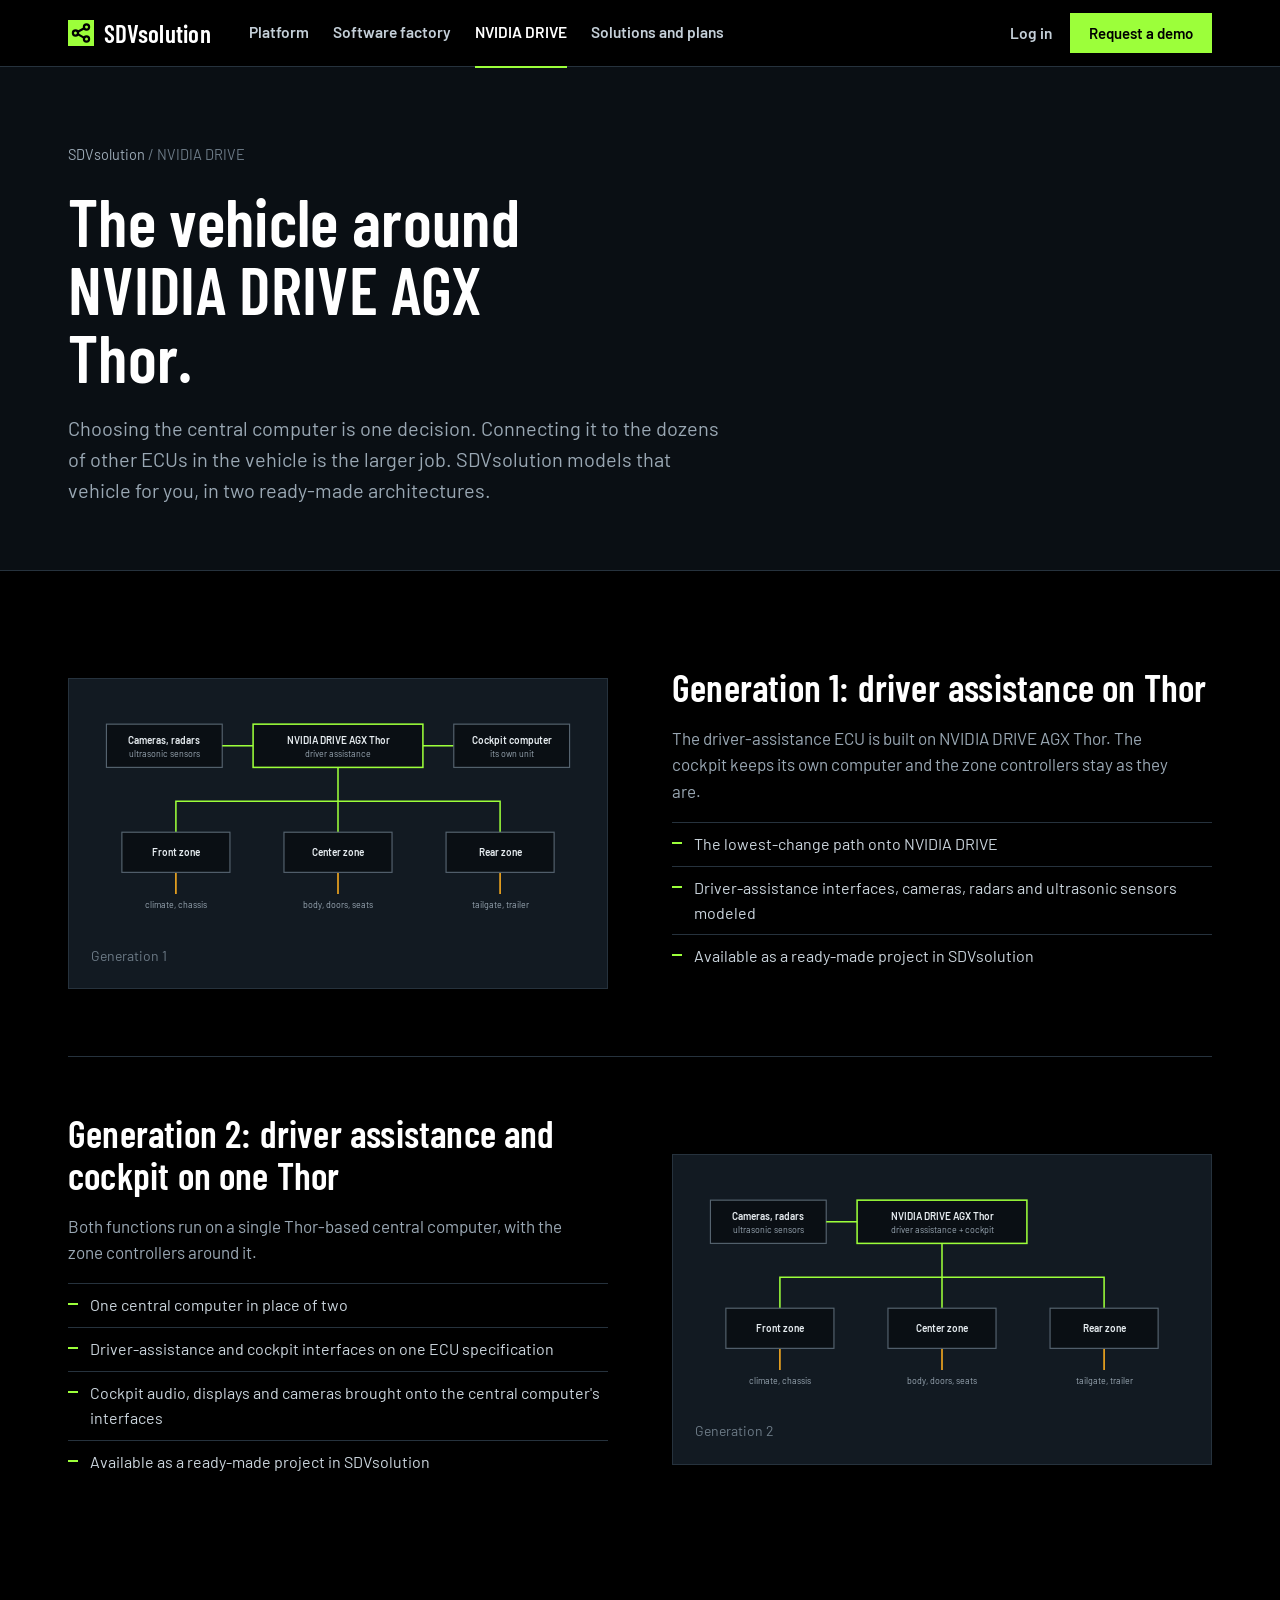
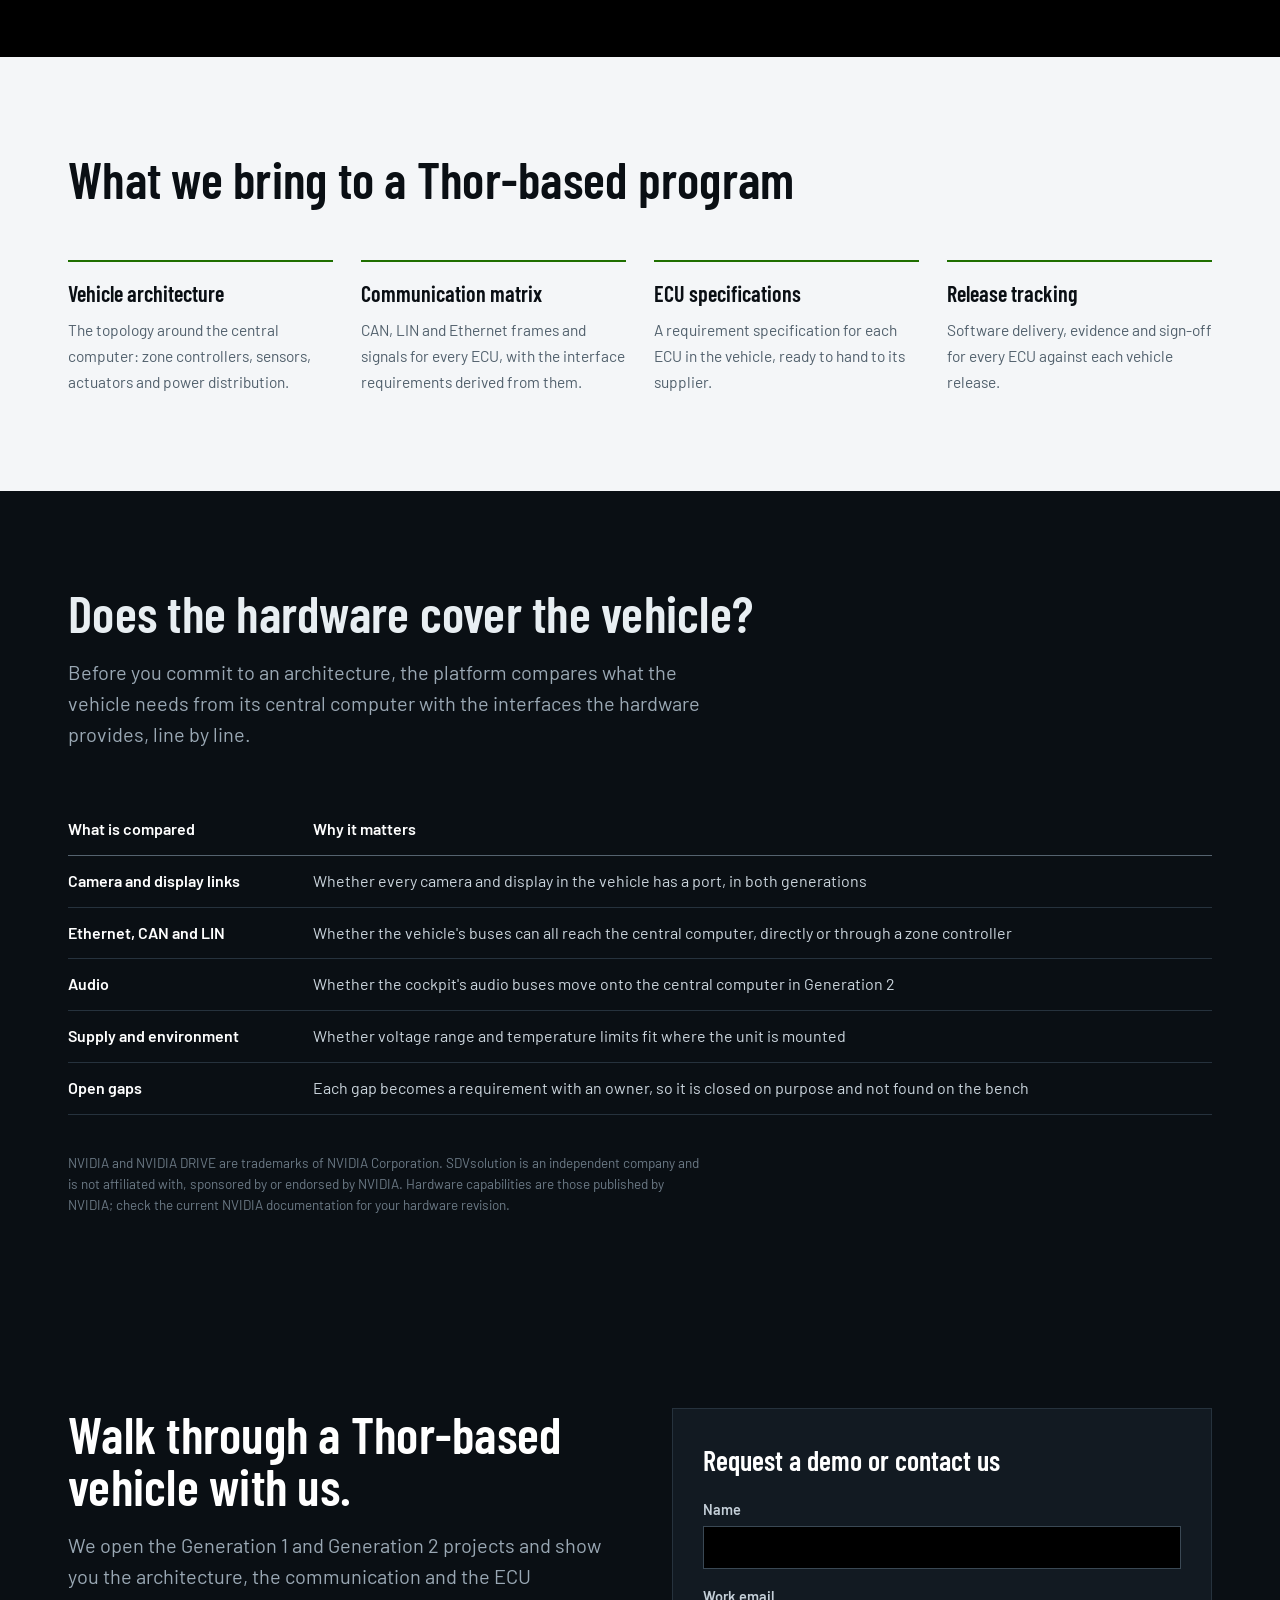
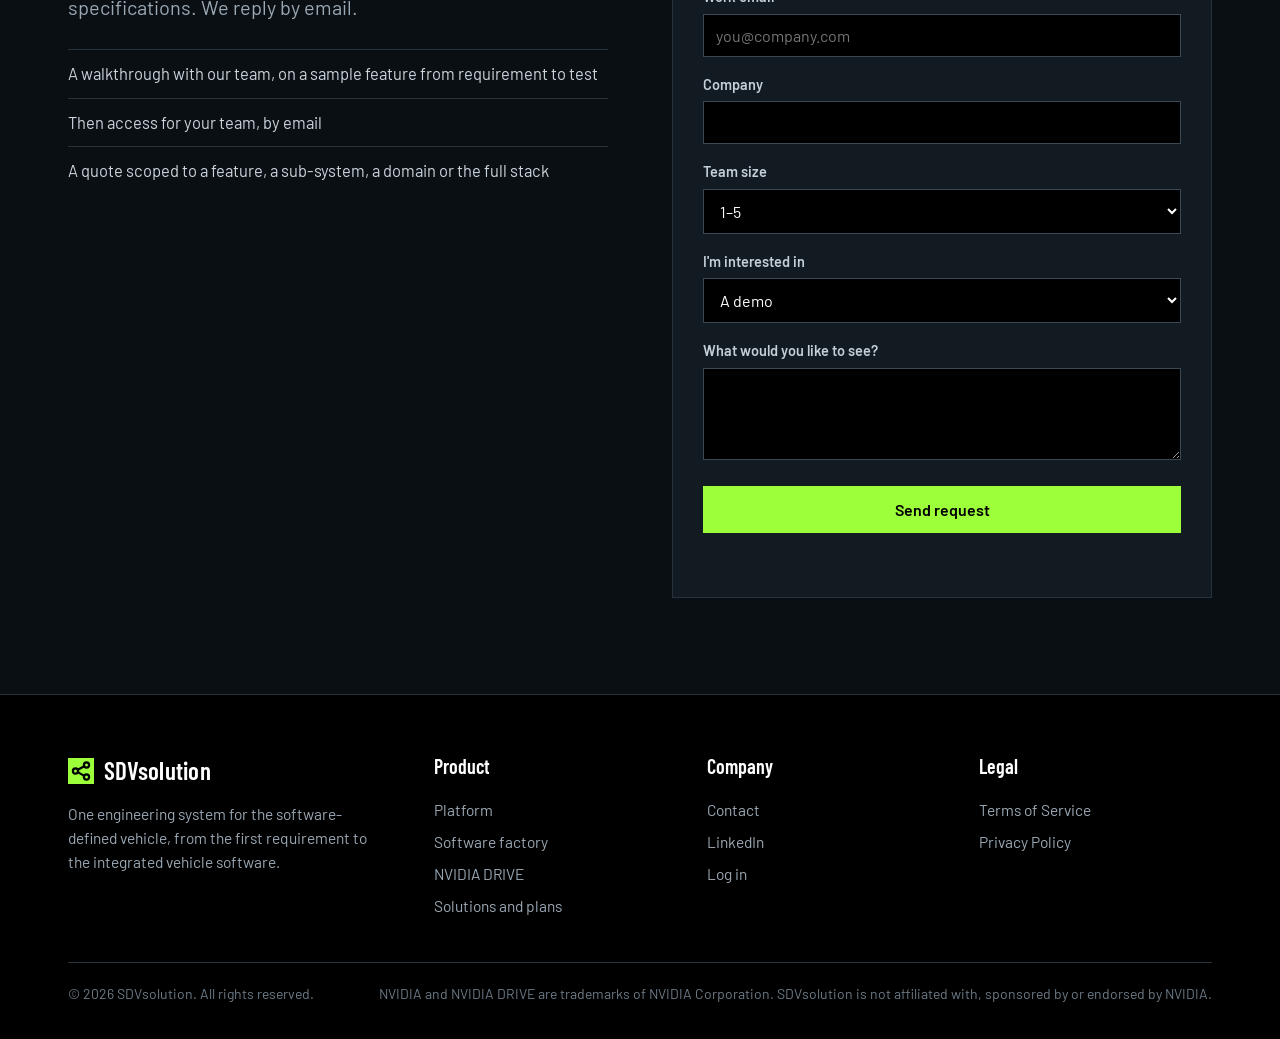
==== nvidia-drive.html @ db6da4be "Website redesign: dark drawing-led layout, four detail pages, links to other pages open in a new tab" ====
<!doctype html>
<html lang="en">
<head>
<meta charset="utf-8" />
<meta name="viewport" content="width=device-width, initial-scale=1" />
<title>Built for NVIDIA DRIVE AGX Thor | SDVsolution</title>
<meta name="description" content="SDVsolution models the vehicle around NVIDIA DRIVE AGX Thor in two ready-made architectures: driver assistance on Thor, and driver assistance and cockpit on one Thor. Architecture, communication, ECU specifications and release tracking." />
<link rel="preload" href="assets/fonts/barlow-condensed-latin-600-normal.woff2" as="font" type="font/woff2" crossorigin />
<link rel="icon" href="assets/favicon.svg" type="image/svg+xml" />
<link rel="stylesheet" href="assets/site.css" />
</head>
<body>
<header class="top"><div class="wrap nav">
  <a class="brand" href="index.html" target="_blank" rel="noopener"><svg width="26" height="26" viewBox="0 0 26 26" aria-hidden="true"><rect width="26" height="26" fill="#9CFF3A"/><g fill="none" stroke="#000" stroke-width="2.2" stroke-linecap="square"><circle cx="18.5" cy="7" r="2.6"/><circle cx="7.5" cy="13" r="2.6"/><circle cx="18.5" cy="19" r="2.6"/><path d="M9.8 11.8l6.4-3.6M9.8 14.2l6.4 3.6"/></g></svg>SDVsolution</a>
  <nav class="navlinks" aria-label="Main"><a href="platform.html" target="_blank" rel="noopener">Platform</a><a href="software-factory.html" target="_blank" rel="noopener">Software factory</a><a href="nvidia-drive.html" target="_blank" rel="noopener" aria-current="page">NVIDIA DRIVE</a><a href="solutions.html" target="_blank" rel="noopener">Solutions and plans</a></nav>
  <div class="nav-cta"><a class="login" href="https://app.sdvsolution.com" target="_blank" rel="noopener">Log in</a><a class="btn btn-lime" href="#demo">Request a demo</a></div>
</div></header>
<a id="top"></a>
<section class="phero"><div class="wrap"><p class="crumb"><a href="index.html" target="_blank" rel="noopener">SDVsolution</a> / NVIDIA DRIVE</p><h1>The vehicle around NVIDIA DRIVE AGX Thor.</h1><p class="lead">Choosing the central computer is one decision. Connecting it to the dozens of other ECUs in the vehicle is the larger job. SDVsolution models that vehicle for you, in two ready-made architectures.</p></div></section>
<section class="band band-black"><div class="wrap">
  <div class="row"><figure class="art"><svg viewBox="0 0 640 300" role="img" aria-label="A Thor-based driver-assistance computer beside a separate cockpit computer, connected by Ethernet to three zone controllers, with cameras, radars and displays.">
  <path class="d-wire d-eth" d="M320 86V130M320 130H110V170M320 130V170M320 130H530V170"/><path class="d-wire d-eth" d="M430 58H470"/>
  <path class="d-wire d-can" d="M110 222V250M320 222V250M530 222V250"/>
  <rect class="d-core" x="210" y="30" width="220" height="56"/><text class="d-t" x="320.0" y="56.0" text-anchor="middle">NVIDIA DRIVE AGX Thor</text><text class="d-s" x="320.0" y="72.0" text-anchor="middle">driver assistance</text><rect class="d-box" x="470" y="30" width="150" height="56"/><text class="d-t" x="545.0" y="56.0" text-anchor="middle">Cockpit computer</text><text class="d-s" x="545.0" y="72.0" text-anchor="middle">its own unit</text>
  <rect class="d-box" x="20" y="30" width="150" height="56"/><text class="d-t" x="95.0" y="56.0" text-anchor="middle">Cameras, radars</text><text class="d-s" x="95.0" y="72.0" text-anchor="middle">ultrasonic sensors</text><path class="d-wire d-eth" d="M170 58H210"/>
  <rect class="d-box" x="40" y="170" width="140" height="52"/><text class="d-t" x="110.0" y="201.0" text-anchor="middle">Front zone</text><rect class="d-box" x="250" y="170" width="140" height="52"/><text class="d-t" x="320.0" y="201.0" text-anchor="middle">Center zone</text><rect class="d-box" x="460" y="170" width="140" height="52"/><text class="d-t" x="530.0" y="201.0" text-anchor="middle">Rear zone</text>
  <g class="d-s" text-anchor="middle"><text x="110" y="268">climate, chassis</text><text x="320" y="268">body, doors, seats</text><text x="530" y="268">tailgate, trailer</text></g>
</svg><figcaption>Generation 1</figcaption></figure><div><h3>Generation 1: driver assistance on Thor</h3><p>The driver-assistance ECU is built on NVIDIA DRIVE AGX Thor. The cockpit keeps its own computer and the zone controllers stay as they are.</p><ul><li>The lowest-change path onto NVIDIA DRIVE</li><li>Driver-assistance interfaces, cameras, radars and ultrasonic sensors modeled</li><li>Available as a ready-made project in SDVsolution</li></ul></div></div>
  <div class="row flip"><figure class="art"><svg viewBox="0 0 640 300" role="img" aria-label="One Thor-based central computer for driver assistance and cockpit, connected by Ethernet to three zone controllers, with cameras, radars and displays.">
  <path class="d-wire d-eth" d="M320 86V130M320 130H110V170M320 130V170M320 130H530V170"/>
  <path class="d-wire d-can" d="M110 222V250M320 222V250M530 222V250"/>
  <rect class="d-core" x="210" y="30" width="220" height="56"/><text class="d-t" x="320.0" y="56.0" text-anchor="middle">NVIDIA DRIVE AGX Thor</text><text class="d-s" x="320.0" y="72.0" text-anchor="middle">driver assistance + cockpit</text>
  <rect class="d-box" x="20" y="30" width="150" height="56"/><text class="d-t" x="95.0" y="56.0" text-anchor="middle">Cameras, radars</text><text class="d-s" x="95.0" y="72.0" text-anchor="middle">ultrasonic sensors</text><path class="d-wire d-eth" d="M170 58H210"/>
  <rect class="d-box" x="40" y="170" width="140" height="52"/><text class="d-t" x="110.0" y="201.0" text-anchor="middle">Front zone</text><rect class="d-box" x="250" y="170" width="140" height="52"/><text class="d-t" x="320.0" y="201.0" text-anchor="middle">Center zone</text><rect class="d-box" x="460" y="170" width="140" height="52"/><text class="d-t" x="530.0" y="201.0" text-anchor="middle">Rear zone</text>
  <g class="d-s" text-anchor="middle"><text x="110" y="268">climate, chassis</text><text x="320" y="268">body, doors, seats</text><text x="530" y="268">tailgate, trailer</text></g>
</svg><figcaption>Generation 2</figcaption></figure><div><h3>Generation 2: driver assistance and cockpit on one Thor</h3><p>Both functions run on a single Thor-based central computer, with the zone controllers around it.</p><ul><li>One central computer in place of two</li><li>Driver-assistance and cockpit interfaces on one ECU specification</li><li>Cockpit audio, displays and cameras brought onto the central computer's interfaces</li><li>Available as a ready-made project in SDVsolution</li></ul></div></div>
</div></section>

<section class="band on-paper"><div class="wrap">
  <div class="head"><h2>What we bring to a Thor-based program</h2></div>
  <div class="four">
    <div><b>Vehicle architecture</b><span>The topology around the central computer: zone controllers, sensors, actuators and power distribution.</span></div>
    <div><b>Communication matrix</b><span>CAN, LIN and Ethernet frames and signals for every ECU, with the interface requirements derived from them.</span></div>
    <div><b>ECU specifications</b><span>A requirement specification for each ECU in the vehicle, ready to hand to its supplier.</span></div>
    <div><b>Release tracking</b><span>Software delivery, evidence and sign-off for every ECU against each vehicle release.</span></div>
  </div>
</div></section>

<section class="band band-ink"><div class="wrap">
  <div class="head"><h2>Does the hardware cover the vehicle?</h2><p class="lead">Before you commit to an architecture, the platform compares what the vehicle needs from its central computer with the interfaces the hardware provides, line by line.</p></div>
  <div class="scroll"><table class="tbl">
    <tr><th>What is compared</th><th>Why it matters</th></tr>
    <tr><td>Camera and display links</td><td>Whether every camera and display in the vehicle has a port, in both generations</td></tr>
    <tr><td>Ethernet, CAN and LIN</td><td>Whether the vehicle's buses can all reach the central computer, directly or through a zone controller</td></tr>
    <tr><td>Audio</td><td>Whether the cockpit's audio buses move onto the central computer in Generation 2</td></tr>
    <tr><td>Supply and environment</td><td>Whether voltage range and temperature limits fit where the unit is mounted</td></tr>
    <tr><td>Open gaps</td><td>Each gap becomes a requirement with an owner, so it is closed on purpose and not found on the bench</td></tr>
  </table></div>
  <p class="legal">NVIDIA and NVIDIA DRIVE are trademarks of NVIDIA Corporation. SDVsolution is an independent company and is not affiliated with, sponsored by or endorsed by NVIDIA. Hardware capabilities are those published by NVIDIA; check the current NVIDIA documentation for your hardware revision.</p>
</div></section>
<section class="band band-ink" id="demo"><div class="wrap contact">
  <div>
    <h2>Walk through a Thor-based vehicle with us.</h2>
    <p class="lead">We open the Generation 1 and Generation 2 projects and show you the architecture, the communication and the ECU specifications. We reply by email.</p>
    <ul class="pts">
      <li>A walkthrough with our team, on a sample feature from requirement to test</li>
      <li>Then access for your team, by email</li>
      <li>A quote scoped to a feature, a sub-system, a domain or the full stack</li>
    </ul>
  </div>
  <form class="demo" id="demoForm" action="https://formspree.io/f/xljrqwaw" method="POST">
    <div class="ttl">Request a demo or contact us</div>
    <label for="df-name">Name</label><input id="df-name" name="name" required autocomplete="name" />
    <label for="df-email">Work email</label><input id="df-email" type="email" name="email" required autocomplete="email" placeholder="you@company.com" />
    <label for="df-company">Company</label><input id="df-company" name="company" autocomplete="organization" />
    <label for="df-team">Team size</label><select id="df-team" name="team_size"><option>1–5</option><option>6–20</option><option>21–100</option><option>100+</option></select>
    <label for="df-interest">I'm interested in</label><select id="df-interest" name="interest"><option>A demo</option><option>NVIDIA DRIVE AGX Thor integration</option><option>Generated software for a feature</option><option>Generated software for an ECU</option><option>The complete vehicle software</option><option>A license for a sub-system or domain</option><option>A tool license</option><option>Something else</option></select>
    <label for="df-msg">What would you like to see?</label><textarea id="df-msg" name="message"></textarea>
    <input type="hidden" name="_subject" value="SDVsolution contact request" />
    <input type="text" name="_gotcha" style="display:none" tabindex="-1" autocomplete="off" />
    <button class="btn btn-lime" type="submit">Send request</button>
    <div class="status" id="demoStatus" role="status" aria-live="polite"></div>
  </form>
</div></section>
<footer><div class="wrap">
  <div class="fgrid">
    <div><div class="brand" style="margin-bottom:12px"><svg width="26" height="26" viewBox="0 0 26 26" aria-hidden="true"><rect width="26" height="26" fill="#9CFF3A"/><g fill="none" stroke="#000" stroke-width="2.2" stroke-linecap="square"><circle cx="18.5" cy="7" r="2.6"/><circle cx="7.5" cy="13" r="2.6"/><circle cx="18.5" cy="19" r="2.6"/><path d="M9.8 11.8l6.4-3.6M9.8 14.2l6.4 3.6"/></g></svg>SDVsolution</div><p style="max-width:34ch">One engineering system for the software-defined vehicle, from the first requirement to the integrated vehicle software.</p></div>
    <div><h4>Product</h4><a href="platform.html" target="_blank" rel="noopener">Platform</a><a href="software-factory.html" target="_blank" rel="noopener">Software factory</a><a href="nvidia-drive.html" target="_blank" rel="noopener">NVIDIA DRIVE</a><a href="solutions.html" target="_blank" rel="noopener">Solutions and plans</a></div>
    <div><h4>Company</h4><a href="#demo">Contact</a><a href="https://www.linkedin.com/company/sdvsolution/" target="_blank" rel="noopener">LinkedIn</a><a href="https://app.sdvsolution.com" target="_blank" rel="noopener">Log in</a></div>
    <div><h4>Legal</h4><a href="terms.html" target="_blank" rel="noopener">Terms of Service</a><a href="privacy.html" target="_blank" rel="noopener">Privacy Policy</a></div>
  </div>
  <div class="fbot"><span>© 2026 SDVsolution. All rights reserved.</span><span>NVIDIA and NVIDIA DRIVE are trademarks of NVIDIA Corporation. SDVsolution is not affiliated with, sponsored by or endorsed by NVIDIA.</span></div>
</div></footer>
<script src="assets/site.js"></script>
</body>
</html>
---- assets/site.css ----
/* SDVsolution website. Dark, drawing-led. Bus colours carry meaning: CAN amber, LIN blue, Ethernet lime. */
@font-face{font-family:"Barlow Condensed";font-weight:600;font-display:swap;src:url("fonts/barlow-condensed-latin-600-normal.woff2") format("woff2")}
@font-face{font-family:"Barlow";font-weight:400;font-display:swap;src:url("fonts/barlow-latin-400-normal.woff2") format("woff2")}
@font-face{font-family:"Barlow";font-weight:600;font-display:swap;src:url("fonts/barlow-latin-600-normal.woff2") format("woff2")}

:root{
  --black:#000; --ink:#0A0F14; --panel:#121A22; --panel2:#18222C; --line:#26323D;
  --text:#E8EEF2; --muted:#9AA8B4; --dim:#6C7A86;
  --lime:#9CFF3A; --can:#FFB020; --lin:#4FC3F7; --paper:#F4F6F8; --paper-ink:#0A0F14; --paper-muted:#51606C;
  --max:1200px;
  --display:"Barlow Condensed","Arial Narrow",Arial,sans-serif;
  --body:"Barlow","Segoe UI",Helvetica,Arial,sans-serif;
}
*{box-sizing:border-box}
html{scroll-behavior:smooth}
body{margin:0;background:var(--black);color:var(--text);font-family:var(--body);font-size:17px;line-height:1.55;-webkit-font-smoothing:antialiased}
a{color:inherit}
img,svg{max-width:100%}
:focus-visible{outline:2px solid var(--lime);outline-offset:3px}
.wrap{max-width:var(--max);margin:0 auto;padding:0 28px}

h1,h2,h3{font-family:var(--display);font-weight:600;line-height:1.02;margin:0;letter-spacing:.005em}
h1{font-size:clamp(44px,6.4vw,88px)}
h2{font-size:clamp(34px,4vw,54px)}
h3{font-size:26px;line-height:1.1}
p{margin:0}
.lead{font-size:20px;color:var(--muted);max-width:60ch}
.kicker{font-weight:600;color:var(--lime);font-size:15px;margin-bottom:14px}

/* buttons and links */
.btn{display:inline-block;font-family:var(--body);font-weight:600;font-size:16px;text-decoration:none;padding:13px 22px;border:1px solid transparent;cursor:pointer;line-height:1.2}
.btn-lime{background:var(--lime);color:#000}
.btn-lime:hover{background:#b6ff6b}
.btn-line{border-color:#55636f;color:var(--text)}
.btn-line:hover{border-color:var(--text)}
.more{font-weight:600;color:var(--lime);text-decoration:none;border-bottom:1px solid rgba(156,255,58,.4);padding-bottom:2px}
.more:hover{border-bottom-color:var(--lime)}
.on-paper .more{color:#1f6f00;border-bottom-color:rgba(31,111,0,.4)}

/* header */
.top{position:sticky;top:0;z-index:40;background:rgba(0,0,0,.88);backdrop-filter:blur(10px);border-bottom:1px solid var(--line)}
.nav{display:flex;align-items:center;gap:28px;height:66px}
.brand{display:flex;align-items:center;gap:10px;font-family:var(--display);font-size:25px;font-weight:600;text-decoration:none;color:#fff;letter-spacing:.01em}
.brand svg{display:block}
.navlinks{display:flex;gap:24px;margin-left:10px}
.navlinks a{font-size:15.5px;font-weight:600;color:#C4CFD8;text-decoration:none;padding:22px 0;border-bottom:2px solid transparent}
.navlinks a:hover,.navlinks a[aria-current="page"]{color:#fff;border-bottom-color:var(--lime)}
.nav-cta{margin-left:auto;display:flex;align-items:center;gap:18px}
.nav-cta .login{font-size:15.5px;font-weight:600;color:#C4CFD8;text-decoration:none}
.nav-cta .login:hover{color:#fff}
.nav-cta .btn{padding:10px 18px;font-size:15px}

/* hero */
.hero{position:relative;overflow:hidden;border-bottom:1px solid var(--line);background:var(--ink)}
.hero .wrap{position:relative;display:grid;grid-template-columns:minmax(0,5fr) minmax(0,6fr);gap:40px;align-items:center;padding-top:84px;padding-bottom:84px}
.hero h1{color:#fff}
.hero .lead{margin:24px 0 32px}
.hero .cta{display:flex;gap:14px;flex-wrap:wrap}
.hero .fine{color:var(--dim);font-size:14.5px;margin-top:18px}
.topo{width:100%;height:auto;display:block}
.topo .bus{fill:none;stroke-width:2;stroke-dasharray:900;stroke-dashoffset:900;animation:draw 1.6s ease-out forwards}
.topo .b2{animation-delay:.25s}.topo .b3{animation-delay:.5s}
@keyframes draw{to{stroke-dashoffset:0}}
@media (prefers-reduced-motion:reduce){.topo .bus{animation:none;stroke-dashoffset:0}html{scroll-behavior:auto}}
.legend{display:flex;gap:22px;flex-wrap:wrap;font-size:14px;color:var(--muted);margin-top:14px}
.legend i{display:inline-block;width:22px;height:3px;vertical-align:middle;margin-right:8px}

/* page hero (detail pages) */
.phero{background:var(--ink);border-bottom:1px solid var(--line);padding:76px 0 64px}
.phero h1{font-size:clamp(40px,5.2vw,72px);max-width:18ch;color:#fff}
.phero .lead{margin-top:22px}
.crumb{font-size:14.5px;color:var(--dim);margin-bottom:22px}
.crumb a{color:var(--muted);text-decoration:none}
.crumb a:hover{color:#fff}

/* standards strip */
.strip{border-bottom:1px solid var(--line);background:#000}
.strip .wrap{display:flex;flex-wrap:wrap;gap:10px 40px;align-items:baseline;padding-top:22px;padding-bottom:22px}
.strip span{color:var(--dim);font-size:15px}
.strip b{font-family:var(--display);font-size:22px;font-weight:600;color:#D5DEE5}

/* bands */
.band{padding:96px 0}
.band-ink{background:var(--ink)}
.band-black{background:#000}
.on-paper{background:var(--paper);color:var(--paper-ink)}
.on-paper .lead,.on-paper .muted{color:var(--paper-muted)}
.on-paper .kicker{color:#1f6f00}
.head{max-width:780px;margin-bottom:54px}
.head .lead{margin-top:18px}
.muted{color:var(--muted)}

/* alternating feature rows */
.row{display:grid;grid-template-columns:minmax(0,1fr) minmax(0,1fr);gap:64px;align-items:center;padding:56px 0;border-top:1px solid var(--line)}
.row:first-of-type{border-top:0;padding-top:0}
.row.flip .art{order:2}
.row h3{font-size:38px;color:#fff;margin-bottom:16px}
.row p{color:var(--muted);max-width:52ch}
.row ul{margin:18px 0 22px;padding:0;list-style:none}
.row li{padding:9px 0 9px 22px;border-top:1px solid var(--line);position:relative;color:#CBD5DD;font-size:16px}
.row li:before{content:"";position:absolute;left:0;top:19px;width:10px;height:2px;background:var(--lime)}
.art{background:var(--panel);border:1px solid var(--line);padding:22px}
.art svg{display:block;width:100%;height:auto}
.art figcaption,.cap{font-size:14px;color:var(--dim);margin-top:12px}
figure{margin:0}

/* building blocks */
.blocks{display:grid;grid-template-columns:repeat(3,1fr);border-top:1px solid #C9D2DA;border-left:1px solid #C9D2DA}
.block{padding:28px;border-right:1px solid #C9D2DA;border-bottom:1px solid #C9D2DA}
.block h3{font-size:25px;margin-bottom:10px}
.block p{font-size:16px;color:var(--paper-muted)}

/* NVIDIA band */
.gens{display:grid;grid-template-columns:repeat(2,1fr);gap:1px;background:var(--line);border:1px solid var(--line)}
.gen{background:var(--panel);padding:34px}
.gen .tag{font-family:var(--display);font-size:20px;color:var(--lime);margin-bottom:8px}
.gen h3{color:#fff;margin-bottom:12px;font-size:30px}
.gen p{color:var(--muted);font-size:16.5px}
.gen ul{list-style:none;margin:18px 0 0;padding:0}
.gen li{padding:9px 0 9px 22px;border-top:1px solid var(--line);position:relative;font-size:16px;color:#CBD5DD}
.gen li:before{content:"";position:absolute;left:0;top:19px;width:10px;height:2px;background:var(--lime)}
.four{display:grid;grid-template-columns:repeat(4,1fr);gap:28px;margin-top:44px}
.four div{border-top:2px solid var(--lime);padding-top:14px}
.four b{display:block;font-family:var(--display);font-size:22px;font-weight:600;color:#fff;margin-bottom:6px}
.four span{font-size:15.5px;color:var(--muted)}
.on-paper .four b{color:var(--paper-ink)}
.on-paper .four span{color:var(--paper-muted)}
.on-paper .four div{border-top-color:#1f6f00}
.legal{font-size:13.5px;color:var(--dim);margin-top:38px;max-width:80ch}

/* steps (a real sequence) */
.steps{display:grid;grid-template-columns:repeat(4,1fr);gap:0;counter-reset:s;border-top:1px solid var(--line)}
.step{padding:26px 26px 0 0;counter-increment:s}
.step:before{content:counter(s);font-family:var(--display);font-size:54px;line-height:1;color:var(--lime);display:block;margin-bottom:10px}
.step h3{color:#fff;margin-bottom:8px}
.step p{color:var(--muted);font-size:16px}
.steps.five{grid-template-columns:repeat(5,1fr)}

/* tables */
.tbl{width:100%;border-collapse:collapse;font-size:16px}
.tbl th,.tbl td{text-align:left;padding:13px 16px 13px 0;border-bottom:1px solid var(--line);vertical-align:top}
.tbl th{font-weight:600;color:#fff;border-bottom-color:#55636f}
.tbl td{color:#CBD5DD}
.tbl td:first-child{color:#fff;font-weight:600;white-space:nowrap;padding-right:28px}
.on-paper .tbl th,.on-paper .tbl td:first-child{color:var(--paper-ink)}
.on-paper .tbl td{color:#33414c}
.on-paper .tbl th,.on-paper .tbl td{border-bottom-color:#C9D2DA}
.scroll{overflow-x:auto}

/* two columns of prose */
.cols{display:grid;grid-template-columns:repeat(2,1fr);gap:44px 64px}
.cols h3{margin-bottom:10px}
.cols p{color:var(--muted);font-size:16.5px}
.on-paper .cols p{color:var(--paper-muted)}

/* plans */
.plans{display:grid;grid-template-columns:repeat(2,1fr);gap:1px;background:var(--line);border:1px solid var(--line);max-width:940px}
.plan{background:var(--panel);padding:34px;display:flex;flex-direction:column}
.plan h3{color:#fff;font-size:30px}
.plan .amt{font-family:var(--display);font-size:46px;color:var(--lime);line-height:1;margin:16px 0 4px}
.plan .per{color:var(--dim);font-size:15px}
.plan ul{list-style:none;padding:0;margin:20px 0 26px;flex:1}
.plan li{padding:9px 0;border-top:1px solid var(--line);font-size:16px;color:#CBD5DD}
.plan .btn{text-align:center}

/* scopes */
.scopes{display:grid;grid-template-columns:repeat(4,1fr);gap:0;border:1px solid #C9D2DA}
.scope{padding:26px;border-right:1px solid #C9D2DA}
.scope:last-child{border-right:0}
.scope .bar{height:6px;background:#1f6f00;margin-bottom:16px}
.scope h3{margin-bottom:8px}
.scope p{font-size:16px;color:var(--paper-muted)}

/* FAQ */
details{border-top:1px solid var(--line);padding:18px 0}
details:last-of-type{border-bottom:1px solid var(--line)}
summary{font-family:var(--display);font-size:25px;font-weight:600;color:#fff;cursor:pointer;list-style:none}
summary::-webkit-details-marker{display:none}
summary:after{content:"+";float:right;color:var(--lime)}
details[open] summary:after{content:"−"}
details p{color:var(--muted);margin-top:10px;max-width:72ch}

/* contact */
.contact{display:grid;grid-template-columns:minmax(0,1fr) minmax(0,1fr);gap:64px;align-items:start}
.contact h2{color:#fff}
.contact .lead{margin-top:18px}
.contact .pts{list-style:none;padding:0;margin:26px 0 0}
.contact .pts li{padding:11px 0;border-top:1px solid var(--line);color:#CBD5DD;font-size:16.5px}
form.demo{background:var(--panel);border:1px solid var(--line);padding:30px}
form.demo .ttl{font-family:var(--display);font-size:28px;color:#fff;margin-bottom:6px}
form.demo label{display:block;font-size:14.5px;font-weight:600;color:#C4CFD8;margin:16px 0 6px}
form.demo input,form.demo select,form.demo textarea{width:100%;background:#000;border:1px solid #3a4854;color:#fff;font-family:var(--body);font-size:16px;padding:11px 12px;border-radius:0}
form.demo textarea{min-height:92px;resize:vertical}
form.demo button{width:100%;margin-top:20px}
.status{font-size:15px;font-weight:600;margin-top:12px;min-height:22px}

/* footer */
footer{background:#000;border-top:1px solid var(--line);padding:56px 0 34px;color:var(--muted);font-size:15.5px}
.fgrid{display:grid;grid-template-columns:1.4fr repeat(3,1fr);gap:40px}
footer h4{font-family:var(--display);font-size:20px;font-weight:600;color:#fff;margin:0 0 12px}
footer a{display:block;color:var(--muted);text-decoration:none;padding:4px 0}
footer a:hover{color:#fff}
.fbot{border-top:1px solid var(--line);margin-top:40px;padding-top:20px;display:flex;justify-content:space-between;flex-wrap:wrap;gap:10px;color:var(--dim);font-size:14px}

/* SVG drawing vocabulary */
.d-box{fill:#0A0F14;stroke:#55636f;stroke-width:1.5}
.d-core{fill:#0A0F14;stroke:var(--lime);stroke-width:2}
.d-t{fill:#E8EEF2;font-family:"Barlow",Arial,sans-serif;font-size:13px;font-weight:600}
.d-s{fill:#9AA8B4;font-family:"Barlow",Arial,sans-serif;font-size:11.5px}
.d-can{stroke:var(--can)}.d-lin{stroke:var(--lin)}.d-eth{stroke:var(--lime)}
.d-wire{fill:none;stroke-width:2}
.d-thin{fill:none;stroke:#3a4854;stroke-width:1}
.d-code{fill:#CBD5DD;font-family:Consolas,"Courier New",monospace;font-size:12.5px}
.d-ok{fill:var(--lime)}

@media(max-width:980px){
  .hero .wrap,.row,.contact{grid-template-columns:1fr;gap:36px}
  .row.flip .art{order:0}
  .blocks,.four,.steps,.steps.five,.scopes{grid-template-columns:repeat(2,1fr)}
  .scope:nth-child(2){border-right:0}.scope:nth-child(-n+2){border-bottom:1px solid #C9D2DA}
  .navlinks{display:none}
  .fgrid{grid-template-columns:1fr 1fr}
  .band{padding:72px 0}
}
@media(max-width:600px){
  body{font-size:16px}
  .blocks,.four,.steps,.steps.five,.scopes,.gens,.plans,.cols,.fgrid{grid-template-columns:1fr}
  .scope{border-right:0;border-bottom:1px solid #C9D2DA}.scope:last-child{border-bottom:0}
  .row h3{font-size:31px}
  .nav-cta .login{display:none}
  .wrap{padding:0 20px}
}
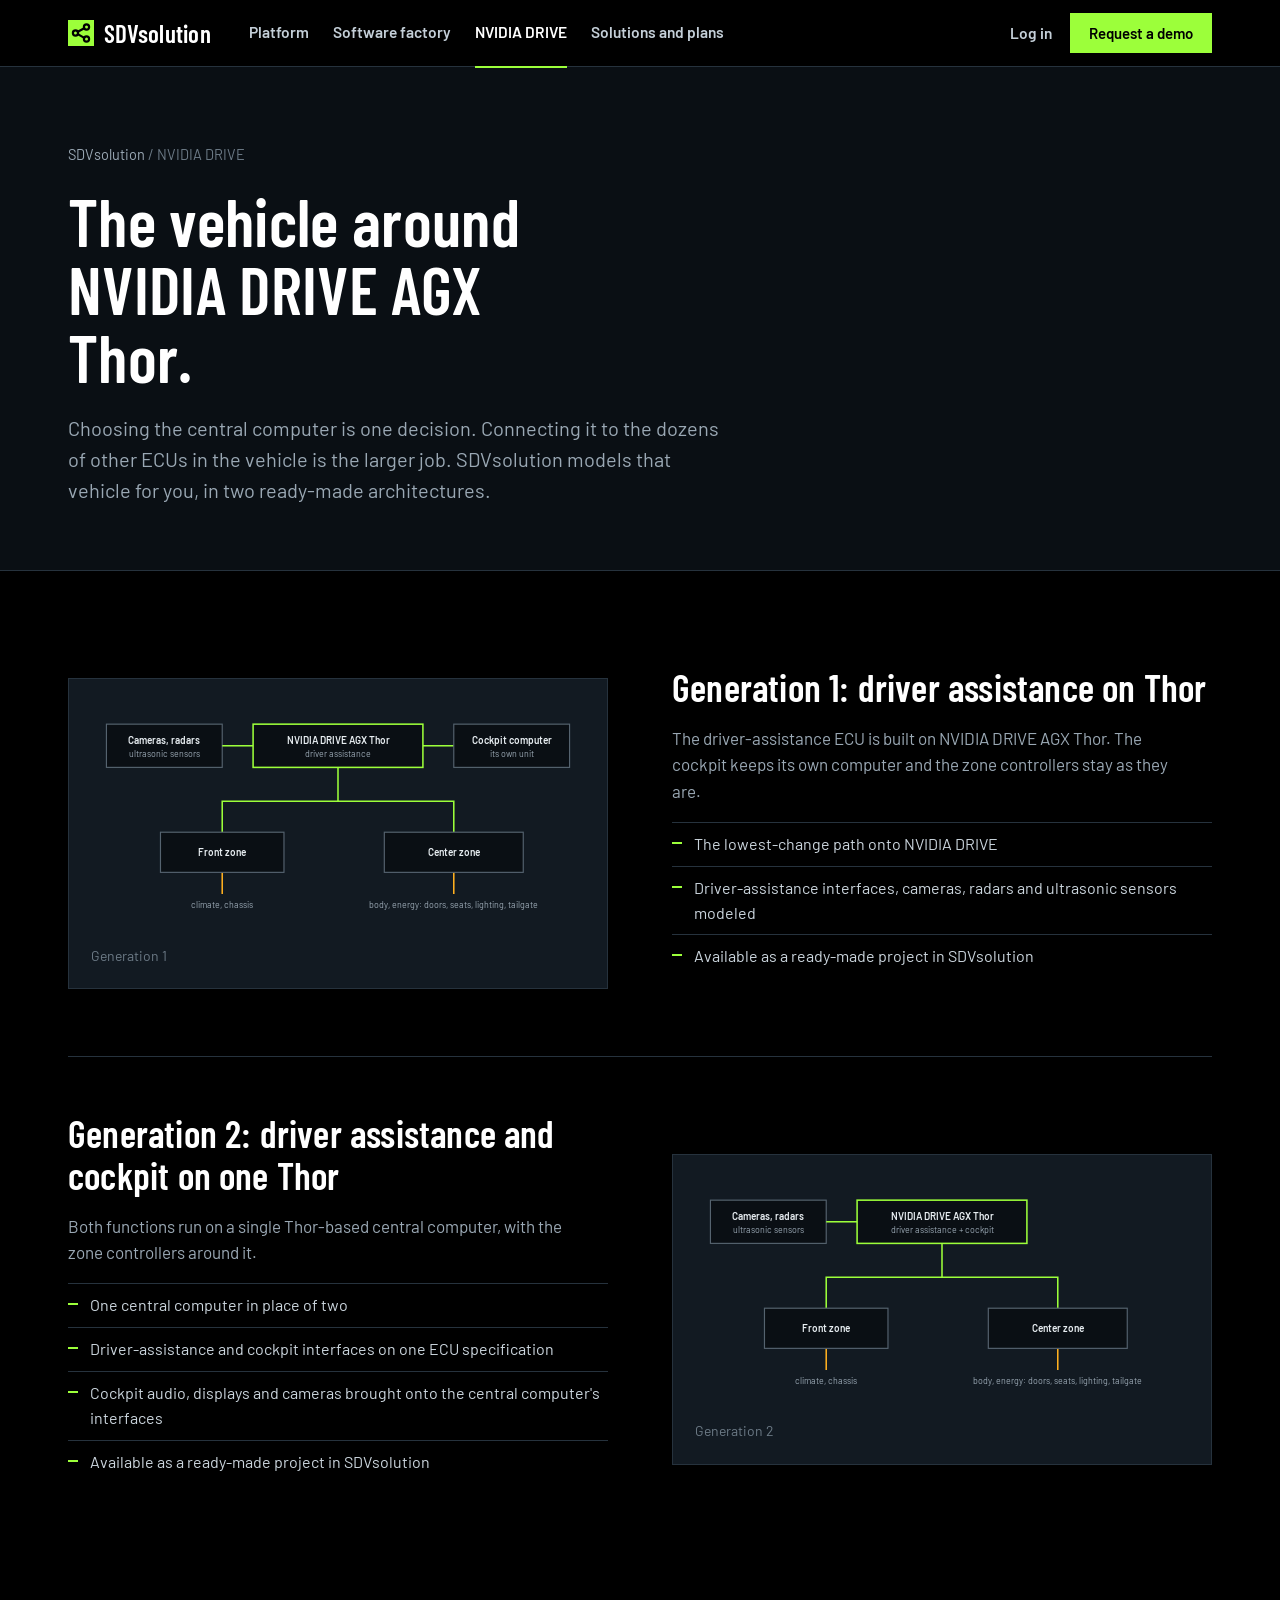
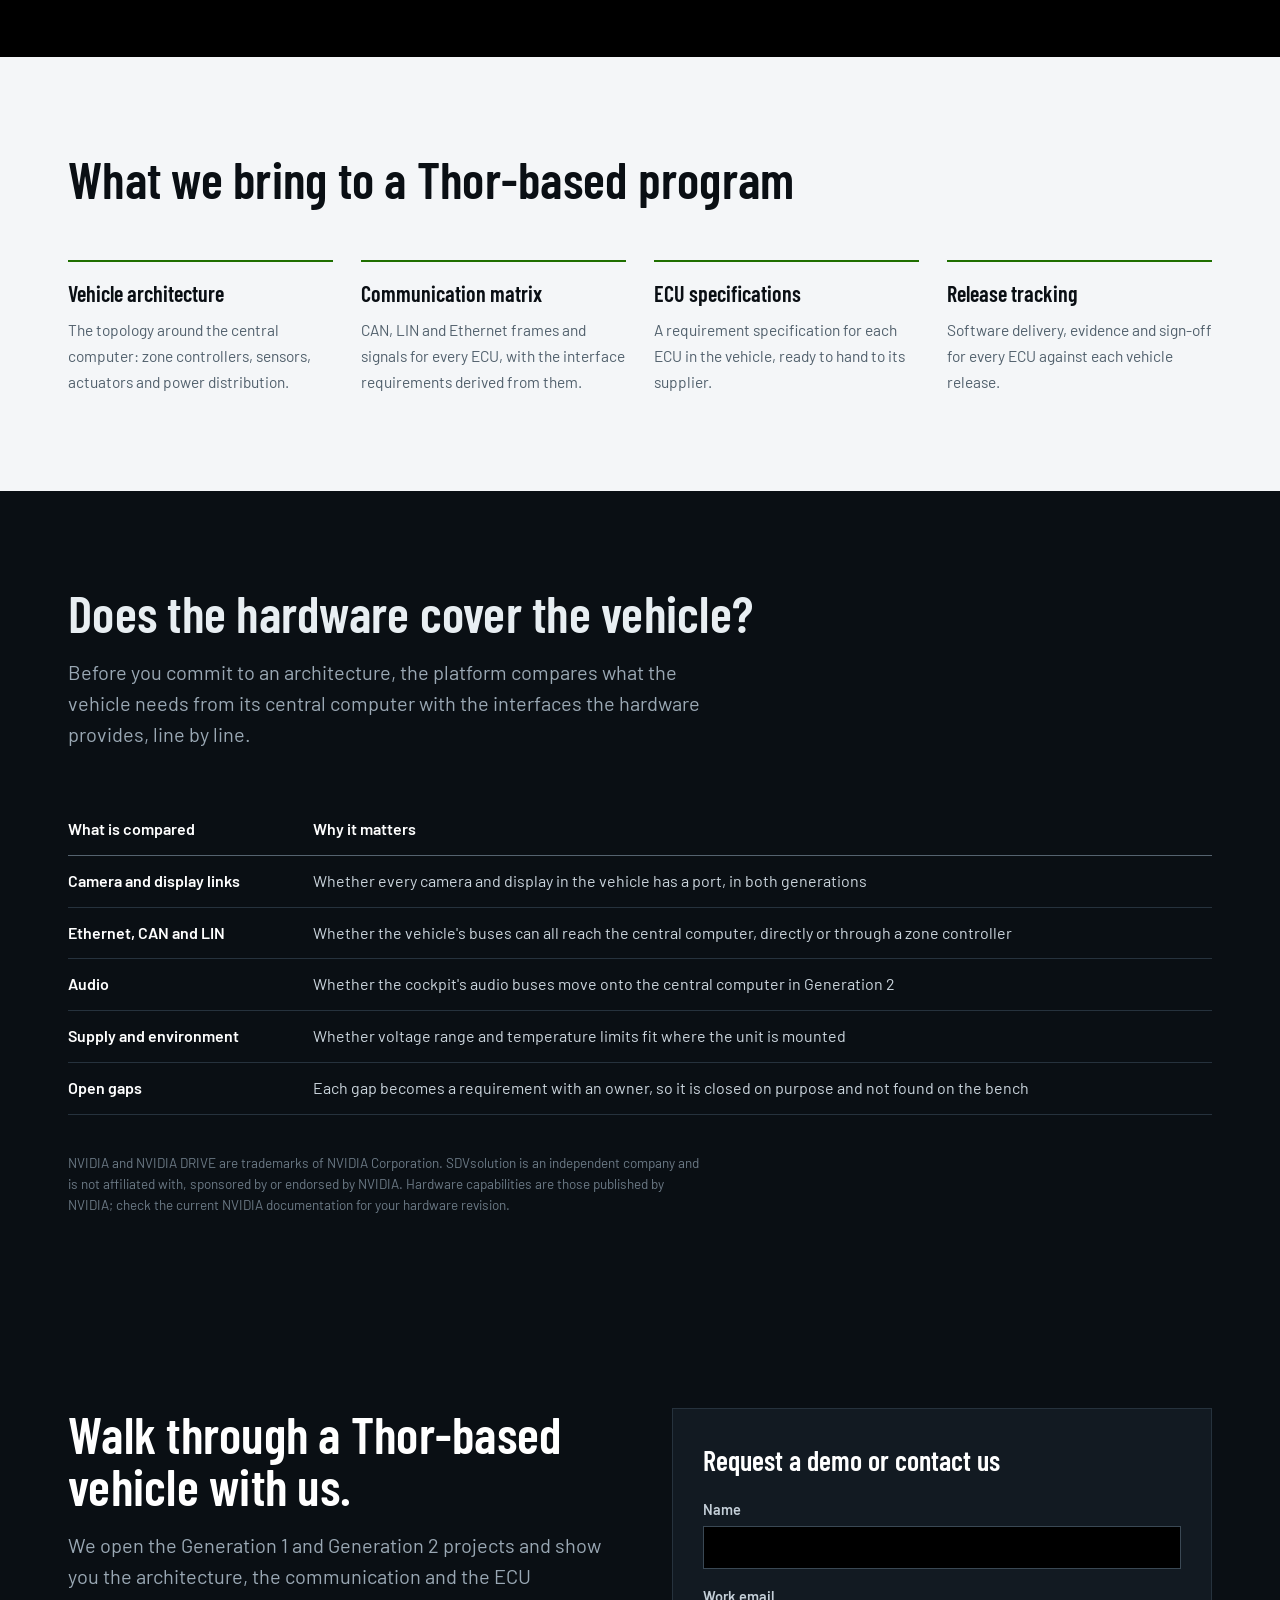
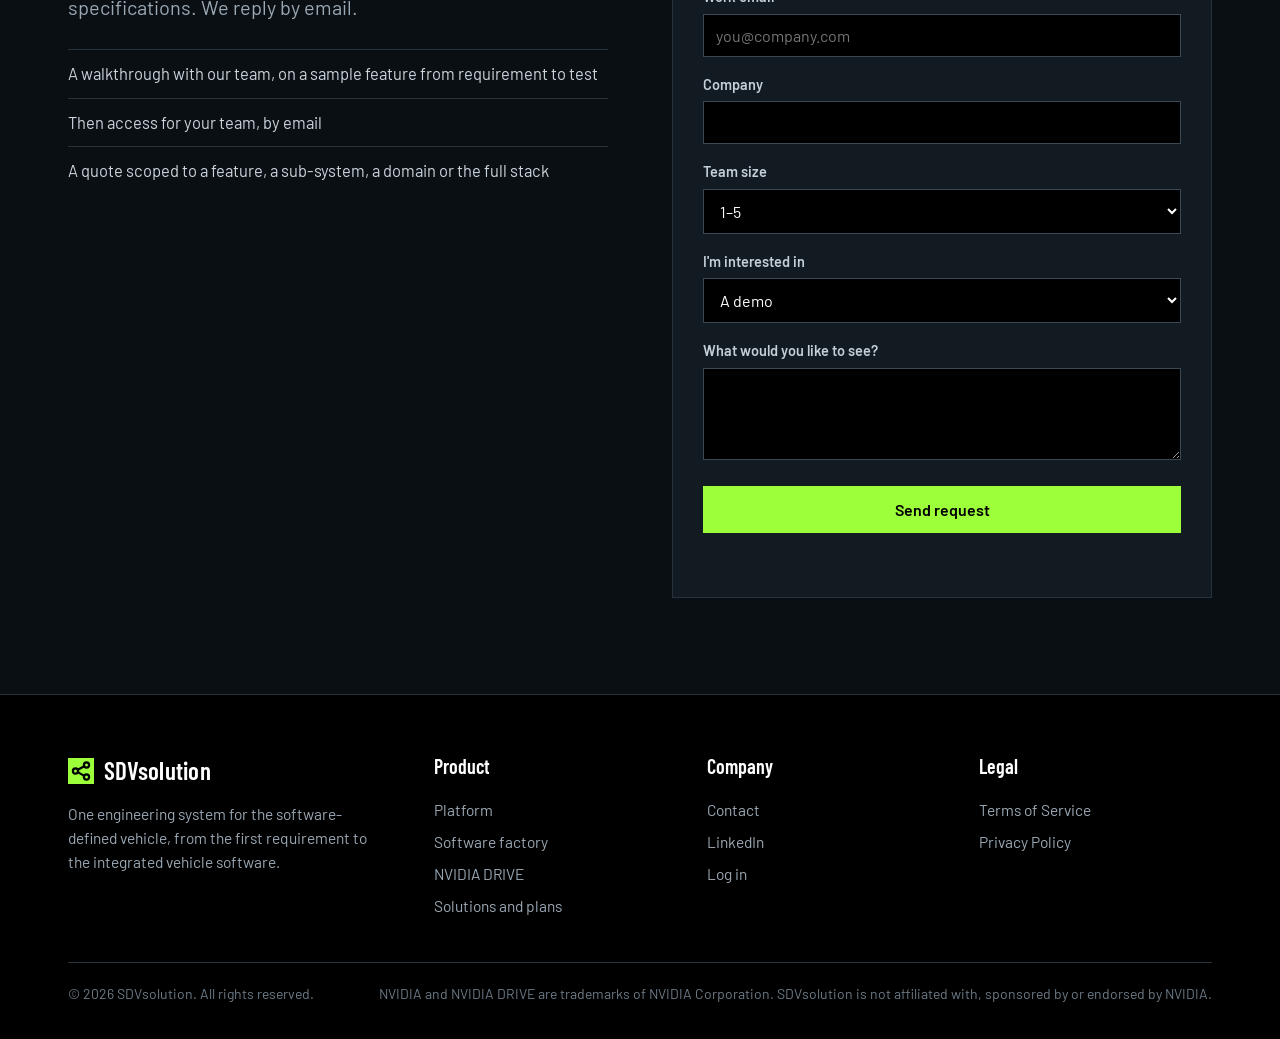
==== commit b047dcc6: "Open our own pages in the same window; topology with Connectivity above the central computer and the" ====
--- a/nvidia-drive.html
+++ b/nvidia-drive.html
@@ -11,28 +11,28 @@
 </head>
 <body>
 <header class="top"><div class="wrap nav">
-  <a class="brand" href="index.html" target="_blank" rel="noopener"><svg width="26" height="26" viewBox="0 0 26 26" aria-hidden="true"><rect width="26" height="26" fill="#9CFF3A"/><g fill="none" stroke="#000" stroke-width="2.2" stroke-linecap="square"><circle cx="18.5" cy="7" r="2.6"/><circle cx="7.5" cy="13" r="2.6"/><circle cx="18.5" cy="19" r="2.6"/><path d="M9.8 11.8l6.4-3.6M9.8 14.2l6.4 3.6"/></g></svg>SDVsolution</a>
-  <nav class="navlinks" aria-label="Main"><a href="platform.html" target="_blank" rel="noopener">Platform</a><a href="software-factory.html" target="_blank" rel="noopener">Software factory</a><a href="nvidia-drive.html" target="_blank" rel="noopener" aria-current="page">NVIDIA DRIVE</a><a href="solutions.html" target="_blank" rel="noopener">Solutions and plans</a></nav>
-  <div class="nav-cta"><a class="login" href="https://app.sdvsolution.com" target="_blank" rel="noopener">Log in</a><a class="btn btn-lime" href="#demo">Request a demo</a></div>
+  <a class="brand" href="index.html" ><svg width="26" height="26" viewBox="0 0 26 26" aria-hidden="true"><rect width="26" height="26" fill="#9CFF3A"/><g fill="none" stroke="#000" stroke-width="2.2" stroke-linecap="square"><circle cx="18.5" cy="7" r="2.6"/><circle cx="7.5" cy="13" r="2.6"/><circle cx="18.5" cy="19" r="2.6"/><path d="M9.8 11.8l6.4-3.6M9.8 14.2l6.4 3.6"/></g></svg>SDVsolution</a>
+  <nav class="navlinks" aria-label="Main"><a href="platform.html" >Platform</a><a href="software-factory.html" >Software factory</a><a href="nvidia-drive.html"  aria-current="page">NVIDIA DRIVE</a><a href="solutions.html" >Solutions and plans</a></nav>
+  <div class="nav-cta"><a class="login" href="https://app.sdvsolution.com" >Log in</a><a class="btn btn-lime" href="#demo">Request a demo</a></div>
 </div></header>
 <a id="top"></a>
-<section class="phero"><div class="wrap"><p class="crumb"><a href="index.html" target="_blank" rel="noopener">SDVsolution</a> / NVIDIA DRIVE</p><h1>The vehicle around NVIDIA DRIVE AGX Thor.</h1><p class="lead">Choosing the central computer is one decision. Connecting it to the dozens of other ECUs in the vehicle is the larger job. SDVsolution models that vehicle for you, in two ready-made architectures.</p></div></section>
+<section class="phero"><div class="wrap"><p class="crumb"><a href="index.html" >SDVsolution</a> / NVIDIA DRIVE</p><h1>The vehicle around NVIDIA DRIVE AGX Thor.</h1><p class="lead">Choosing the central computer is one decision. Connecting it to the dozens of other ECUs in the vehicle is the larger job. SDVsolution models that vehicle for you, in two ready-made architectures.</p></div></section>
 <section class="band band-black"><div class="wrap">
-  <div class="row"><figure class="art"><svg viewBox="0 0 640 300" role="img" aria-label="A Thor-based driver-assistance computer beside a separate cockpit computer, connected by Ethernet to three zone controllers, with cameras, radars and displays.">
-  <path class="d-wire d-eth" d="M320 86V130M320 130H110V170M320 130V170M320 130H530V170"/><path class="d-wire d-eth" d="M430 58H470"/>
-  <path class="d-wire d-can" d="M110 222V250M320 222V250M530 222V250"/>
+  <div class="row"><figure class="art"><svg viewBox="0 0 640 300" role="img" aria-label="A Thor-based driver-assistance computer beside a separate cockpit computer, connected by Ethernet to the front zone and the center zone, with cameras, radars and displays.">
+  <path class="d-wire d-eth" d="M320 86V130M320 130H170V170M320 130H470V170"/><path class="d-wire d-eth" d="M430 58H470"/>
+  <path class="d-wire d-can" d="M170 222V250M470 222V250"/>
   <rect class="d-core" x="210" y="30" width="220" height="56"/><text class="d-t" x="320.0" y="56.0" text-anchor="middle">NVIDIA DRIVE AGX Thor</text><text class="d-s" x="320.0" y="72.0" text-anchor="middle">driver assistance</text><rect class="d-box" x="470" y="30" width="150" height="56"/><text class="d-t" x="545.0" y="56.0" text-anchor="middle">Cockpit computer</text><text class="d-s" x="545.0" y="72.0" text-anchor="middle">its own unit</text>
   <rect class="d-box" x="20" y="30" width="150" height="56"/><text class="d-t" x="95.0" y="56.0" text-anchor="middle">Cameras, radars</text><text class="d-s" x="95.0" y="72.0" text-anchor="middle">ultrasonic sensors</text><path class="d-wire d-eth" d="M170 58H210"/>
-  <rect class="d-box" x="40" y="170" width="140" height="52"/><text class="d-t" x="110.0" y="201.0" text-anchor="middle">Front zone</text><rect class="d-box" x="250" y="170" width="140" height="52"/><text class="d-t" x="320.0" y="201.0" text-anchor="middle">Center zone</text><rect class="d-box" x="460" y="170" width="140" height="52"/><text class="d-t" x="530.0" y="201.0" text-anchor="middle">Rear zone</text>
-  <g class="d-s" text-anchor="middle"><text x="110" y="268">climate, chassis</text><text x="320" y="268">body, doors, seats</text><text x="530" y="268">tailgate, trailer</text></g>
+  <rect class="d-box" x="90" y="170" width="160" height="52"/><text class="d-t" x="170.0" y="201.0" text-anchor="middle">Front zone</text><rect class="d-box" x="380" y="170" width="180" height="52"/><text class="d-t" x="470.0" y="201.0" text-anchor="middle">Center zone</text>
+  <g class="d-s" text-anchor="middle"><text x="170" y="268">climate, chassis</text><text x="470" y="268">body, energy: doors, seats, lighting, tailgate</text></g>
 </svg><figcaption>Generation 1</figcaption></figure><div><h3>Generation 1: driver assistance on Thor</h3><p>The driver-assistance ECU is built on NVIDIA DRIVE AGX Thor. The cockpit keeps its own computer and the zone controllers stay as they are.</p><ul><li>The lowest-change path onto NVIDIA DRIVE</li><li>Driver-assistance interfaces, cameras, radars and ultrasonic sensors modeled</li><li>Available as a ready-made project in SDVsolution</li></ul></div></div>
-  <div class="row flip"><figure class="art"><svg viewBox="0 0 640 300" role="img" aria-label="One Thor-based central computer for driver assistance and cockpit, connected by Ethernet to three zone controllers, with cameras, radars and displays.">
-  <path class="d-wire d-eth" d="M320 86V130M320 130H110V170M320 130V170M320 130H530V170"/>
-  <path class="d-wire d-can" d="M110 222V250M320 222V250M530 222V250"/>
+  <div class="row flip"><figure class="art"><svg viewBox="0 0 640 300" role="img" aria-label="One Thor-based central computer for driver assistance and cockpit, connected by Ethernet to the front zone and the center zone, with cameras, radars and displays.">
+  <path class="d-wire d-eth" d="M320 86V130M320 130H170V170M320 130H470V170"/>
+  <path class="d-wire d-can" d="M170 222V250M470 222V250"/>
   <rect class="d-core" x="210" y="30" width="220" height="56"/><text class="d-t" x="320.0" y="56.0" text-anchor="middle">NVIDIA DRIVE AGX Thor</text><text class="d-s" x="320.0" y="72.0" text-anchor="middle">driver assistance + cockpit</text>
   <rect class="d-box" x="20" y="30" width="150" height="56"/><text class="d-t" x="95.0" y="56.0" text-anchor="middle">Cameras, radars</text><text class="d-s" x="95.0" y="72.0" text-anchor="middle">ultrasonic sensors</text><path class="d-wire d-eth" d="M170 58H210"/>
-  <rect class="d-box" x="40" y="170" width="140" height="52"/><text class="d-t" x="110.0" y="201.0" text-anchor="middle">Front zone</text><rect class="d-box" x="250" y="170" width="140" height="52"/><text class="d-t" x="320.0" y="201.0" text-anchor="middle">Center zone</text><rect class="d-box" x="460" y="170" width="140" height="52"/><text class="d-t" x="530.0" y="201.0" text-anchor="middle">Rear zone</text>
-  <g class="d-s" text-anchor="middle"><text x="110" y="268">climate, chassis</text><text x="320" y="268">body, doors, seats</text><text x="530" y="268">tailgate, trailer</text></g>
+  <rect class="d-box" x="90" y="170" width="160" height="52"/><text class="d-t" x="170.0" y="201.0" text-anchor="middle">Front zone</text><rect class="d-box" x="380" y="170" width="180" height="52"/><text class="d-t" x="470.0" y="201.0" text-anchor="middle">Center zone</text>
+  <g class="d-s" text-anchor="middle"><text x="170" y="268">climate, chassis</text><text x="470" y="268">body, energy: doors, seats, lighting, tailgate</text></g>
 </svg><figcaption>Generation 2</figcaption></figure><div><h3>Generation 2: driver assistance and cockpit on one Thor</h3><p>Both functions run on a single Thor-based central computer, with the zone controllers around it.</p><ul><li>One central computer in place of two</li><li>Driver-assistance and cockpit interfaces on one ECU specification</li><li>Cockpit audio, displays and cameras brought onto the central computer's interfaces</li><li>Available as a ready-made project in SDVsolution</li></ul></div></div>
 </div></section>
 
@@ -85,9 +85,9 @@
 <footer><div class="wrap">
   <div class="fgrid">
     <div><div class="brand" style="margin-bottom:12px"><svg width="26" height="26" viewBox="0 0 26 26" aria-hidden="true"><rect width="26" height="26" fill="#9CFF3A"/><g fill="none" stroke="#000" stroke-width="2.2" stroke-linecap="square"><circle cx="18.5" cy="7" r="2.6"/><circle cx="7.5" cy="13" r="2.6"/><circle cx="18.5" cy="19" r="2.6"/><path d="M9.8 11.8l6.4-3.6M9.8 14.2l6.4 3.6"/></g></svg>SDVsolution</div><p style="max-width:34ch">One engineering system for the software-defined vehicle, from the first requirement to the integrated vehicle software.</p></div>
-    <div><h4>Product</h4><a href="platform.html" target="_blank" rel="noopener">Platform</a><a href="software-factory.html" target="_blank" rel="noopener">Software factory</a><a href="nvidia-drive.html" target="_blank" rel="noopener">NVIDIA DRIVE</a><a href="solutions.html" target="_blank" rel="noopener">Solutions and plans</a></div>
-    <div><h4>Company</h4><a href="#demo">Contact</a><a href="https://www.linkedin.com/company/sdvsolution/" target="_blank" rel="noopener">LinkedIn</a><a href="https://app.sdvsolution.com" target="_blank" rel="noopener">Log in</a></div>
-    <div><h4>Legal</h4><a href="terms.html" target="_blank" rel="noopener">Terms of Service</a><a href="privacy.html" target="_blank" rel="noopener">Privacy Policy</a></div>
+    <div><h4>Product</h4><a href="platform.html" >Platform</a><a href="software-factory.html" >Software factory</a><a href="nvidia-drive.html" >NVIDIA DRIVE</a><a href="solutions.html" >Solutions and plans</a></div>
+    <div><h4>Company</h4><a href="#demo">Contact</a><a href="https://www.linkedin.com/company/sdvsolution/" target="_blank" rel="noopener">LinkedIn</a><a href="https://app.sdvsolution.com" >Log in</a></div>
+    <div><h4>Legal</h4><a href="terms.html" >Terms of Service</a><a href="privacy.html" >Privacy Policy</a></div>
   </div>
   <div class="fbot"><span>© 2026 SDVsolution. All rights reserved.</span><span>NVIDIA and NVIDIA DRIVE are trademarks of NVIDIA Corporation. SDVsolution is not affiliated with, sponsored by or endorsed by NVIDIA.</span></div>
 </div></footer>
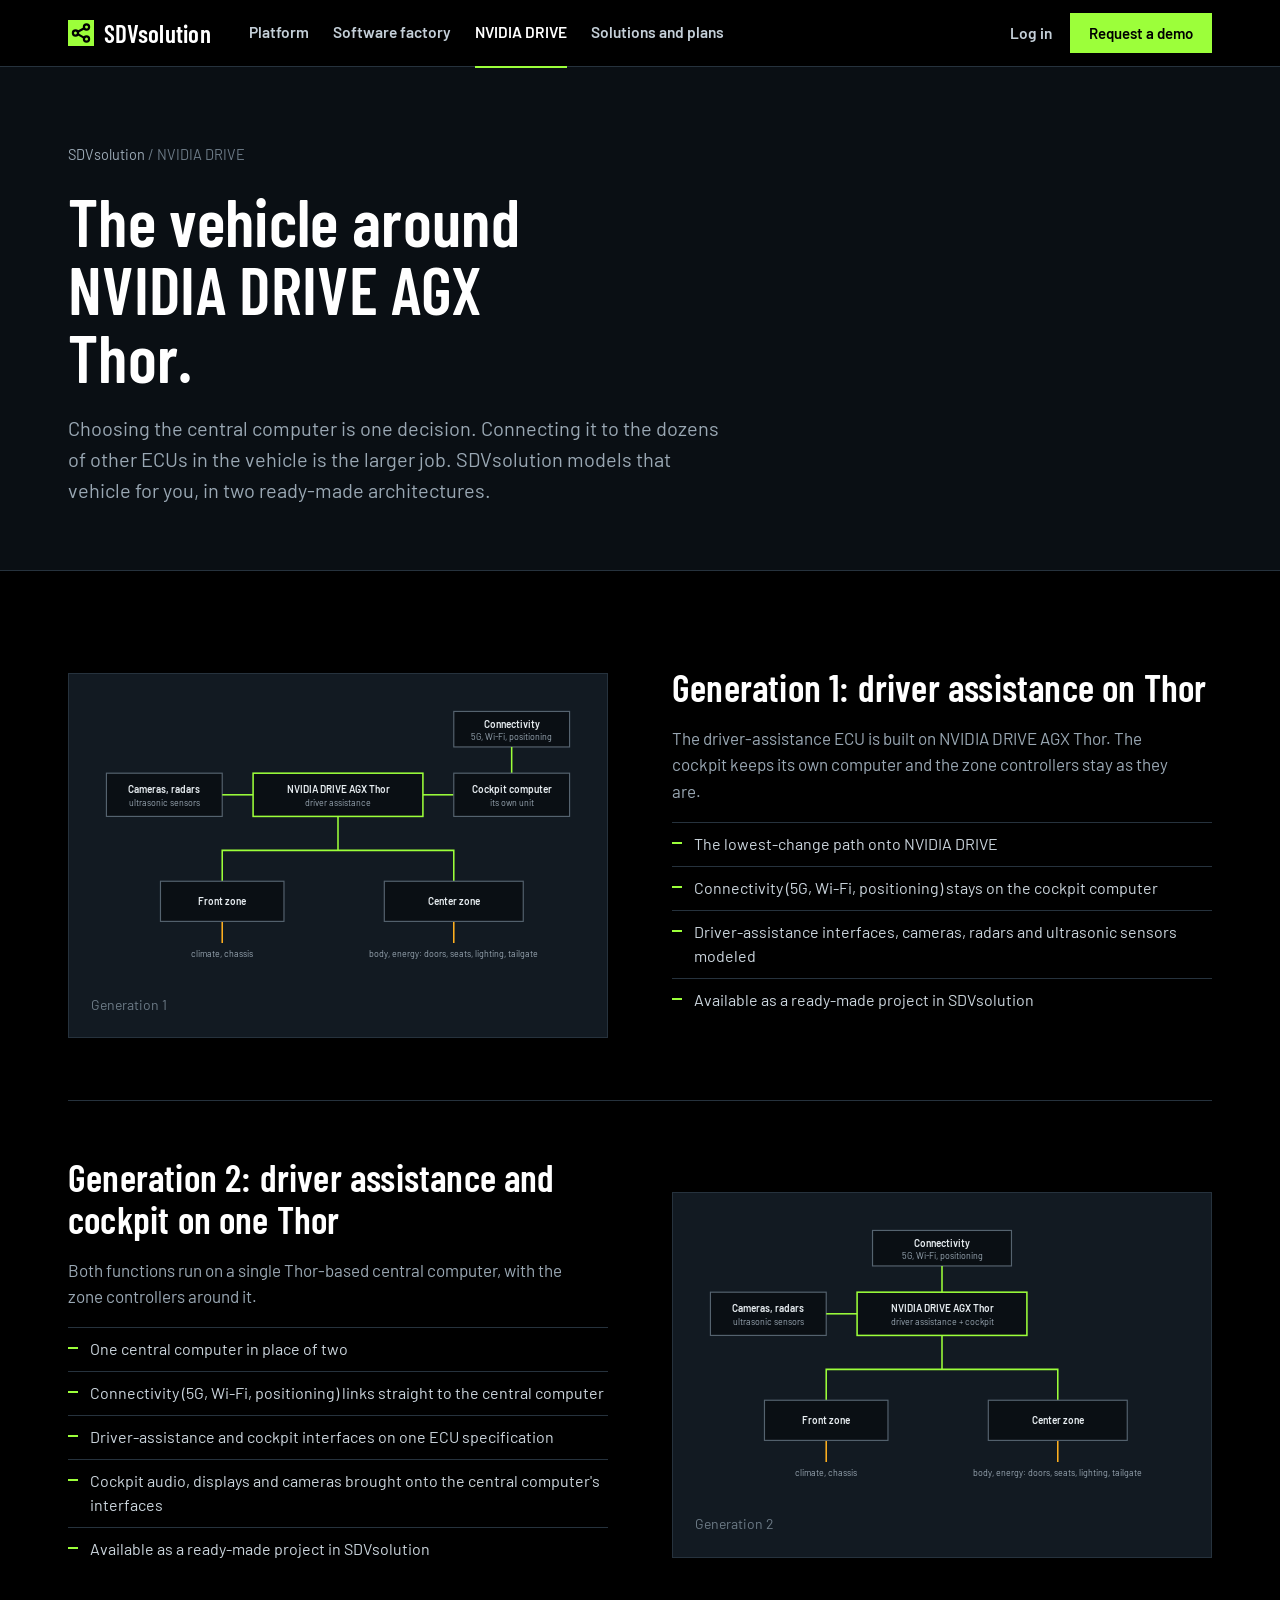
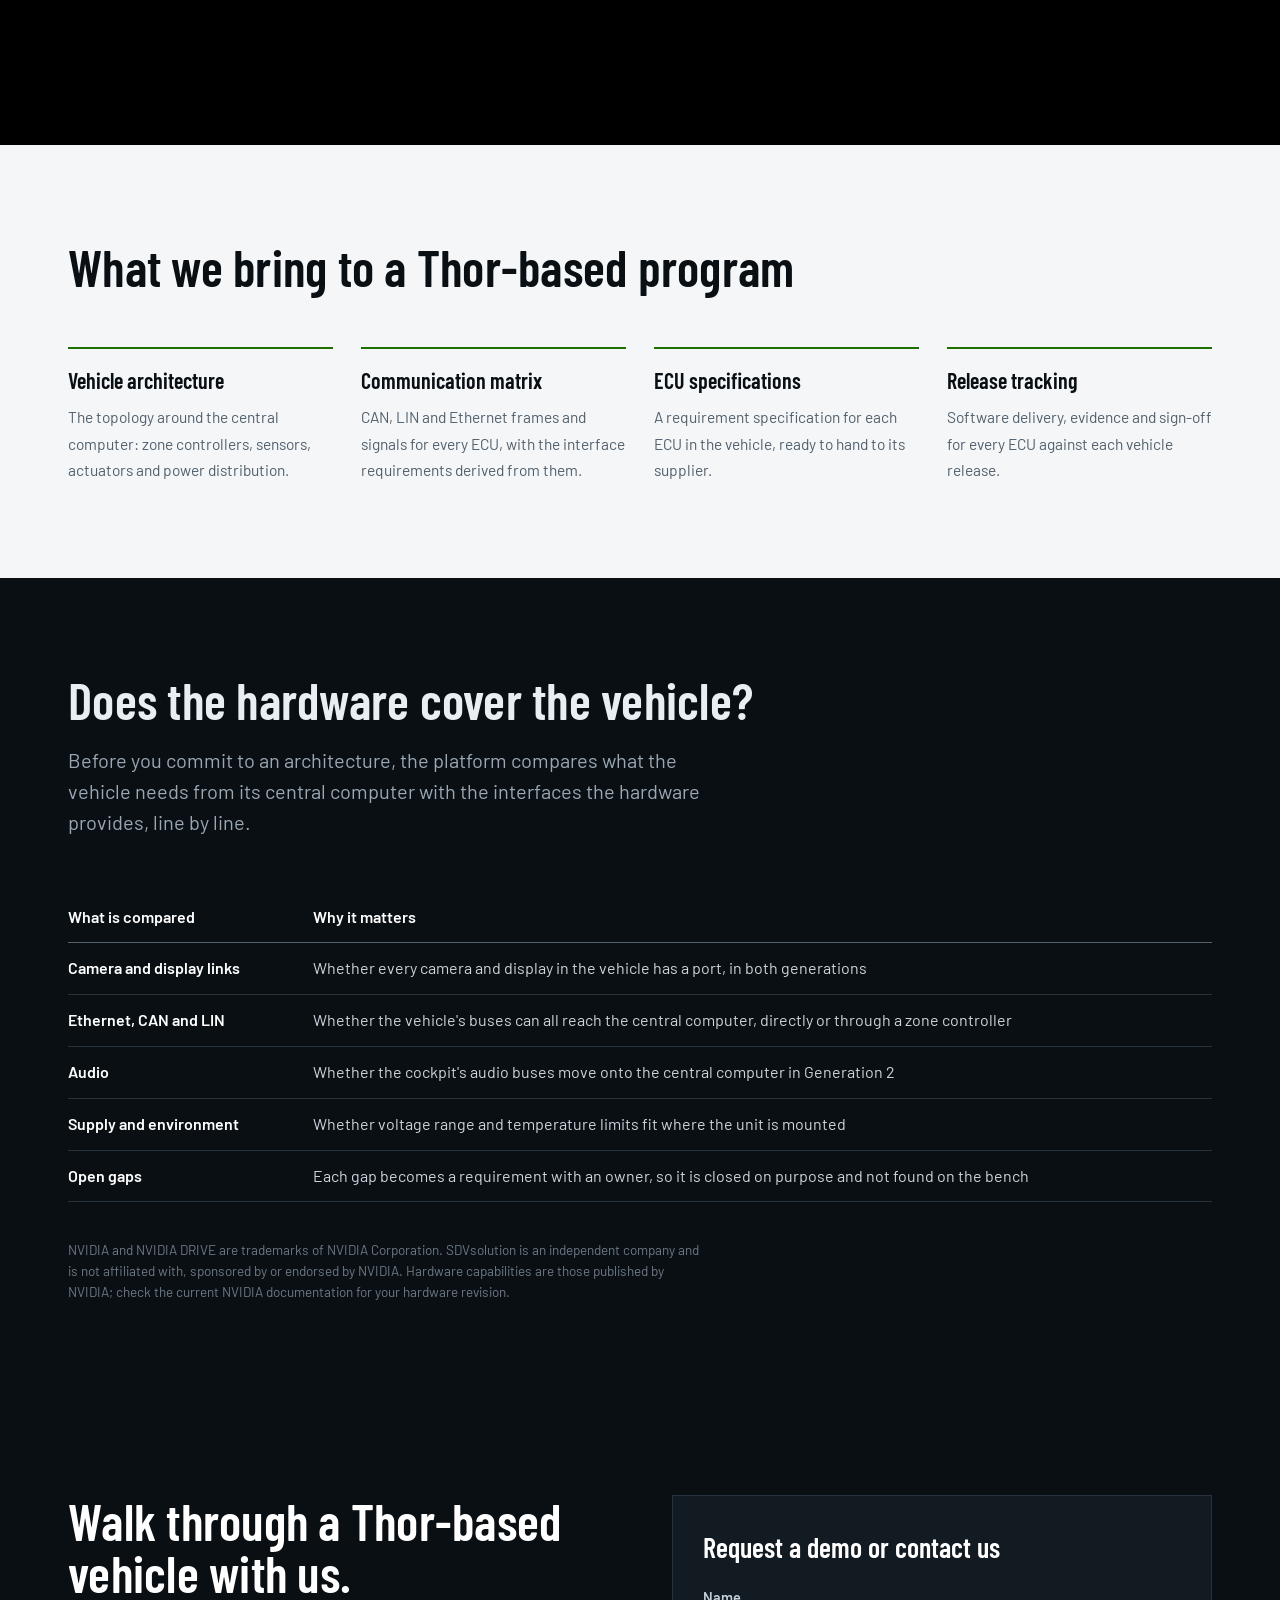
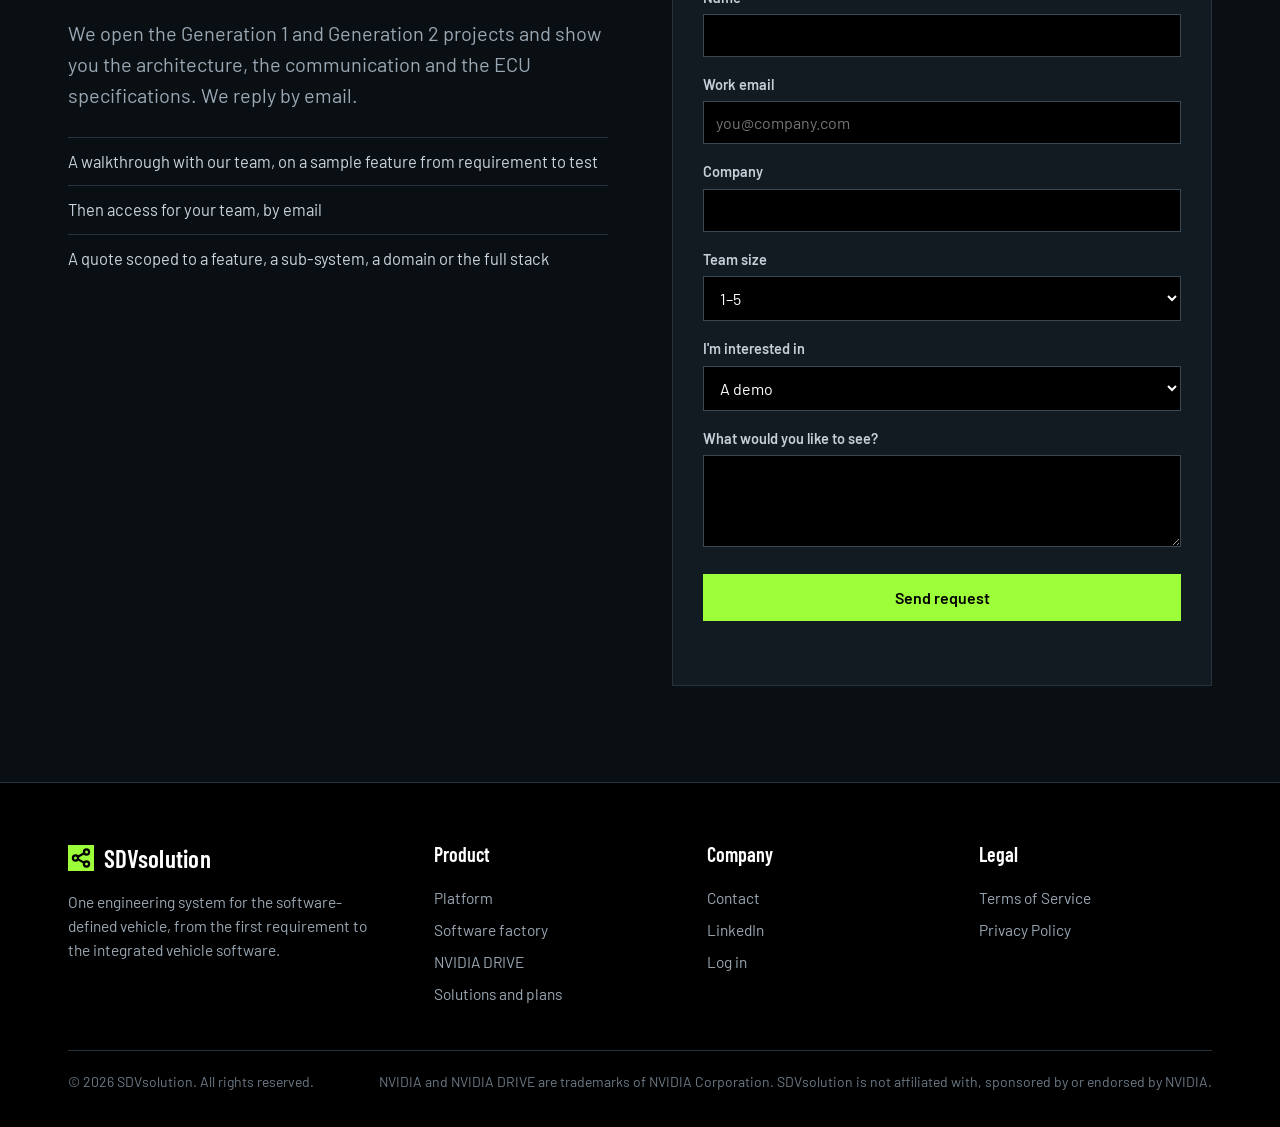
==== commit 58126d61: "NVIDIA DRIVE page: Connectivity box in the Generation 1 and Generation 2 drawings Co-Authored-By: Cl" ====
--- a/nvidia-drive.html
+++ b/nvidia-drive.html
@@ -18,22 +18,22 @@
 <a id="top"></a>
 <section class="phero"><div class="wrap"><p class="crumb"><a href="index.html" >SDVsolution</a> / NVIDIA DRIVE</p><h1>The vehicle around NVIDIA DRIVE AGX Thor.</h1><p class="lead">Choosing the central computer is one decision. Connecting it to the dozens of other ECUs in the vehicle is the larger job. SDVsolution models that vehicle for you, in two ready-made architectures.</p></div></section>
 <section class="band band-black"><div class="wrap">
-  <div class="row"><figure class="art"><svg viewBox="0 0 640 300" role="img" aria-label="A Thor-based driver-assistance computer beside a separate cockpit computer, connected by Ethernet to the front zone and the center zone, with cameras, radars and displays.">
-  <path class="d-wire d-eth" d="M320 86V130M320 130H170V170M320 130H470V170"/><path class="d-wire d-eth" d="M430 58H470"/>
-  <path class="d-wire d-can" d="M170 222V250M470 222V250"/>
-  <rect class="d-core" x="210" y="30" width="220" height="56"/><text class="d-t" x="320.0" y="56.0" text-anchor="middle">NVIDIA DRIVE AGX Thor</text><text class="d-s" x="320.0" y="72.0" text-anchor="middle">driver assistance</text><rect class="d-box" x="470" y="30" width="150" height="56"/><text class="d-t" x="545.0" y="56.0" text-anchor="middle">Cockpit computer</text><text class="d-s" x="545.0" y="72.0" text-anchor="middle">its own unit</text>
-  <rect class="d-box" x="20" y="30" width="150" height="56"/><text class="d-t" x="95.0" y="56.0" text-anchor="middle">Cameras, radars</text><text class="d-s" x="95.0" y="72.0" text-anchor="middle">ultrasonic sensors</text><path class="d-wire d-eth" d="M170 58H210"/>
-  <rect class="d-box" x="90" y="170" width="160" height="52"/><text class="d-t" x="170.0" y="201.0" text-anchor="middle">Front zone</text><rect class="d-box" x="380" y="170" width="180" height="52"/><text class="d-t" x="470.0" y="201.0" text-anchor="middle">Center zone</text>
-  <g class="d-s" text-anchor="middle"><text x="170" y="268">climate, chassis</text><text x="470" y="268">body, energy: doors, seats, lighting, tailgate</text></g>
-</svg><figcaption>Generation 1</figcaption></figure><div><h3>Generation 1: driver assistance on Thor</h3><p>The driver-assistance ECU is built on NVIDIA DRIVE AGX Thor. The cockpit keeps its own computer and the zone controllers stay as they are.</p><ul><li>The lowest-change path onto NVIDIA DRIVE</li><li>Driver-assistance interfaces, cameras, radars and ultrasonic sensors modeled</li><li>Available as a ready-made project in SDVsolution</li></ul></div></div>
-  <div class="row flip"><figure class="art"><svg viewBox="0 0 640 300" role="img" aria-label="One Thor-based central computer for driver assistance and cockpit, connected by Ethernet to the front zone and the center zone, with cameras, radars and displays.">
-  <path class="d-wire d-eth" d="M320 86V130M320 130H170V170M320 130H470V170"/>
-  <path class="d-wire d-can" d="M170 222V250M470 222V250"/>
-  <rect class="d-core" x="210" y="30" width="220" height="56"/><text class="d-t" x="320.0" y="56.0" text-anchor="middle">NVIDIA DRIVE AGX Thor</text><text class="d-s" x="320.0" y="72.0" text-anchor="middle">driver assistance + cockpit</text>
-  <rect class="d-box" x="20" y="30" width="150" height="56"/><text class="d-t" x="95.0" y="56.0" text-anchor="middle">Cameras, radars</text><text class="d-s" x="95.0" y="72.0" text-anchor="middle">ultrasonic sensors</text><path class="d-wire d-eth" d="M170 58H210"/>
-  <rect class="d-box" x="90" y="170" width="160" height="52"/><text class="d-t" x="170.0" y="201.0" text-anchor="middle">Front zone</text><rect class="d-box" x="380" y="170" width="180" height="52"/><text class="d-t" x="470.0" y="201.0" text-anchor="middle">Center zone</text>
-  <g class="d-s" text-anchor="middle"><text x="170" y="268">climate, chassis</text><text x="470" y="268">body, energy: doors, seats, lighting, tailgate</text></g>
-</svg><figcaption>Generation 2</figcaption></figure><div><h3>Generation 2: driver assistance and cockpit on one Thor</h3><p>Both functions run on a single Thor-based central computer, with the zone controllers around it.</p><ul><li>One central computer in place of two</li><li>Driver-assistance and cockpit interfaces on one ECU specification</li><li>Cockpit audio, displays and cameras brought onto the central computer's interfaces</li><li>Available as a ready-made project in SDVsolution</li></ul></div></div>
+  <div class="row"><figure class="art"><svg viewBox="0 0 640 370" role="img" aria-label="A Thor-based driver-assistance computer beside a separate cockpit computer, which carries the connectivity unit, connected by Ethernet to the front zone and the center zone, with cameras, radars and displays.">
+  <path class="d-wire d-eth" d="M320 156V200M320 200H170V240M320 200H470V240"/><path class="d-wire d-eth" d="M430 128H470"/>
+  <path class="d-wire d-can" d="M170 292V320M470 292V320"/>
+  <rect class="d-box" x="470" y="20" width="150" height="46"/><text class="d-t" x="545.0" y="41.0" text-anchor="middle">Connectivity</text><text class="d-s" x="545.0" y="57.0" text-anchor="middle">5G, Wi-Fi, positioning</text><path class="d-wire d-eth" d="M545 66V100"/><rect class="d-core" x="210" y="100" width="220" height="56"/><text class="d-t" x="320.0" y="126.0" text-anchor="middle">NVIDIA DRIVE AGX Thor</text><text class="d-s" x="320.0" y="142.0" text-anchor="middle">driver assistance</text><rect class="d-box" x="470" y="100" width="150" height="56"/><text class="d-t" x="545.0" y="126.0" text-anchor="middle">Cockpit computer</text><text class="d-s" x="545.0" y="142.0" text-anchor="middle">its own unit</text>
+  <rect class="d-box" x="20" y="100" width="150" height="56"/><text class="d-t" x="95.0" y="126.0" text-anchor="middle">Cameras, radars</text><text class="d-s" x="95.0" y="142.0" text-anchor="middle">ultrasonic sensors</text><path class="d-wire d-eth" d="M170 128H210"/>
+  <rect class="d-box" x="90" y="240" width="160" height="52"/><text class="d-t" x="170.0" y="271.0" text-anchor="middle">Front zone</text><rect class="d-box" x="380" y="240" width="180" height="52"/><text class="d-t" x="470.0" y="271.0" text-anchor="middle">Center zone</text>
+  <g class="d-s" text-anchor="middle"><text x="170" y="338">climate, chassis</text><text x="470" y="338">body, energy: doors, seats, lighting, tailgate</text></g>
+</svg><figcaption>Generation 1</figcaption></figure><div><h3>Generation 1: driver assistance on Thor</h3><p>The driver-assistance ECU is built on NVIDIA DRIVE AGX Thor. The cockpit keeps its own computer and the zone controllers stay as they are.</p><ul><li>The lowest-change path onto NVIDIA DRIVE</li><li>Connectivity (5G, Wi-Fi, positioning) stays on the cockpit computer</li><li>Driver-assistance interfaces, cameras, radars and ultrasonic sensors modeled</li><li>Available as a ready-made project in SDVsolution</li></ul></div></div>
+  <div class="row flip"><figure class="art"><svg viewBox="0 0 640 370" role="img" aria-label="A connectivity unit above one Thor-based central computer for driver assistance and cockpit, connected by Ethernet to the front zone and the center zone, with cameras, radars and displays.">
+  <path class="d-wire d-eth" d="M320 156V200M320 200H170V240M320 200H470V240"/>
+  <path class="d-wire d-can" d="M170 292V320M470 292V320"/>
+  <rect class="d-box" x="230" y="20" width="180" height="46"/><text class="d-t" x="320.0" y="41.0" text-anchor="middle">Connectivity</text><text class="d-s" x="320.0" y="57.0" text-anchor="middle">5G, Wi-Fi, positioning</text><path class="d-wire d-eth" d="M320 66V100"/><rect class="d-core" x="210" y="100" width="220" height="56"/><text class="d-t" x="320.0" y="126.0" text-anchor="middle">NVIDIA DRIVE AGX Thor</text><text class="d-s" x="320.0" y="142.0" text-anchor="middle">driver assistance + cockpit</text>
+  <rect class="d-box" x="20" y="100" width="150" height="56"/><text class="d-t" x="95.0" y="126.0" text-anchor="middle">Cameras, radars</text><text class="d-s" x="95.0" y="142.0" text-anchor="middle">ultrasonic sensors</text><path class="d-wire d-eth" d="M170 128H210"/>
+  <rect class="d-box" x="90" y="240" width="160" height="52"/><text class="d-t" x="170.0" y="271.0" text-anchor="middle">Front zone</text><rect class="d-box" x="380" y="240" width="180" height="52"/><text class="d-t" x="470.0" y="271.0" text-anchor="middle">Center zone</text>
+  <g class="d-s" text-anchor="middle"><text x="170" y="338">climate, chassis</text><text x="470" y="338">body, energy: doors, seats, lighting, tailgate</text></g>
+</svg><figcaption>Generation 2</figcaption></figure><div><h3>Generation 2: driver assistance and cockpit on one Thor</h3><p>Both functions run on a single Thor-based central computer, with the zone controllers around it.</p><ul><li>One central computer in place of two</li><li>Connectivity (5G, Wi-Fi, positioning) links straight to the central computer</li><li>Driver-assistance and cockpit interfaces on one ECU specification</li><li>Cockpit audio, displays and cameras brought onto the central computer's interfaces</li><li>Available as a ready-made project in SDVsolution</li></ul></div></div>
 </div></section>
 
 <section class="band on-paper"><div class="wrap">
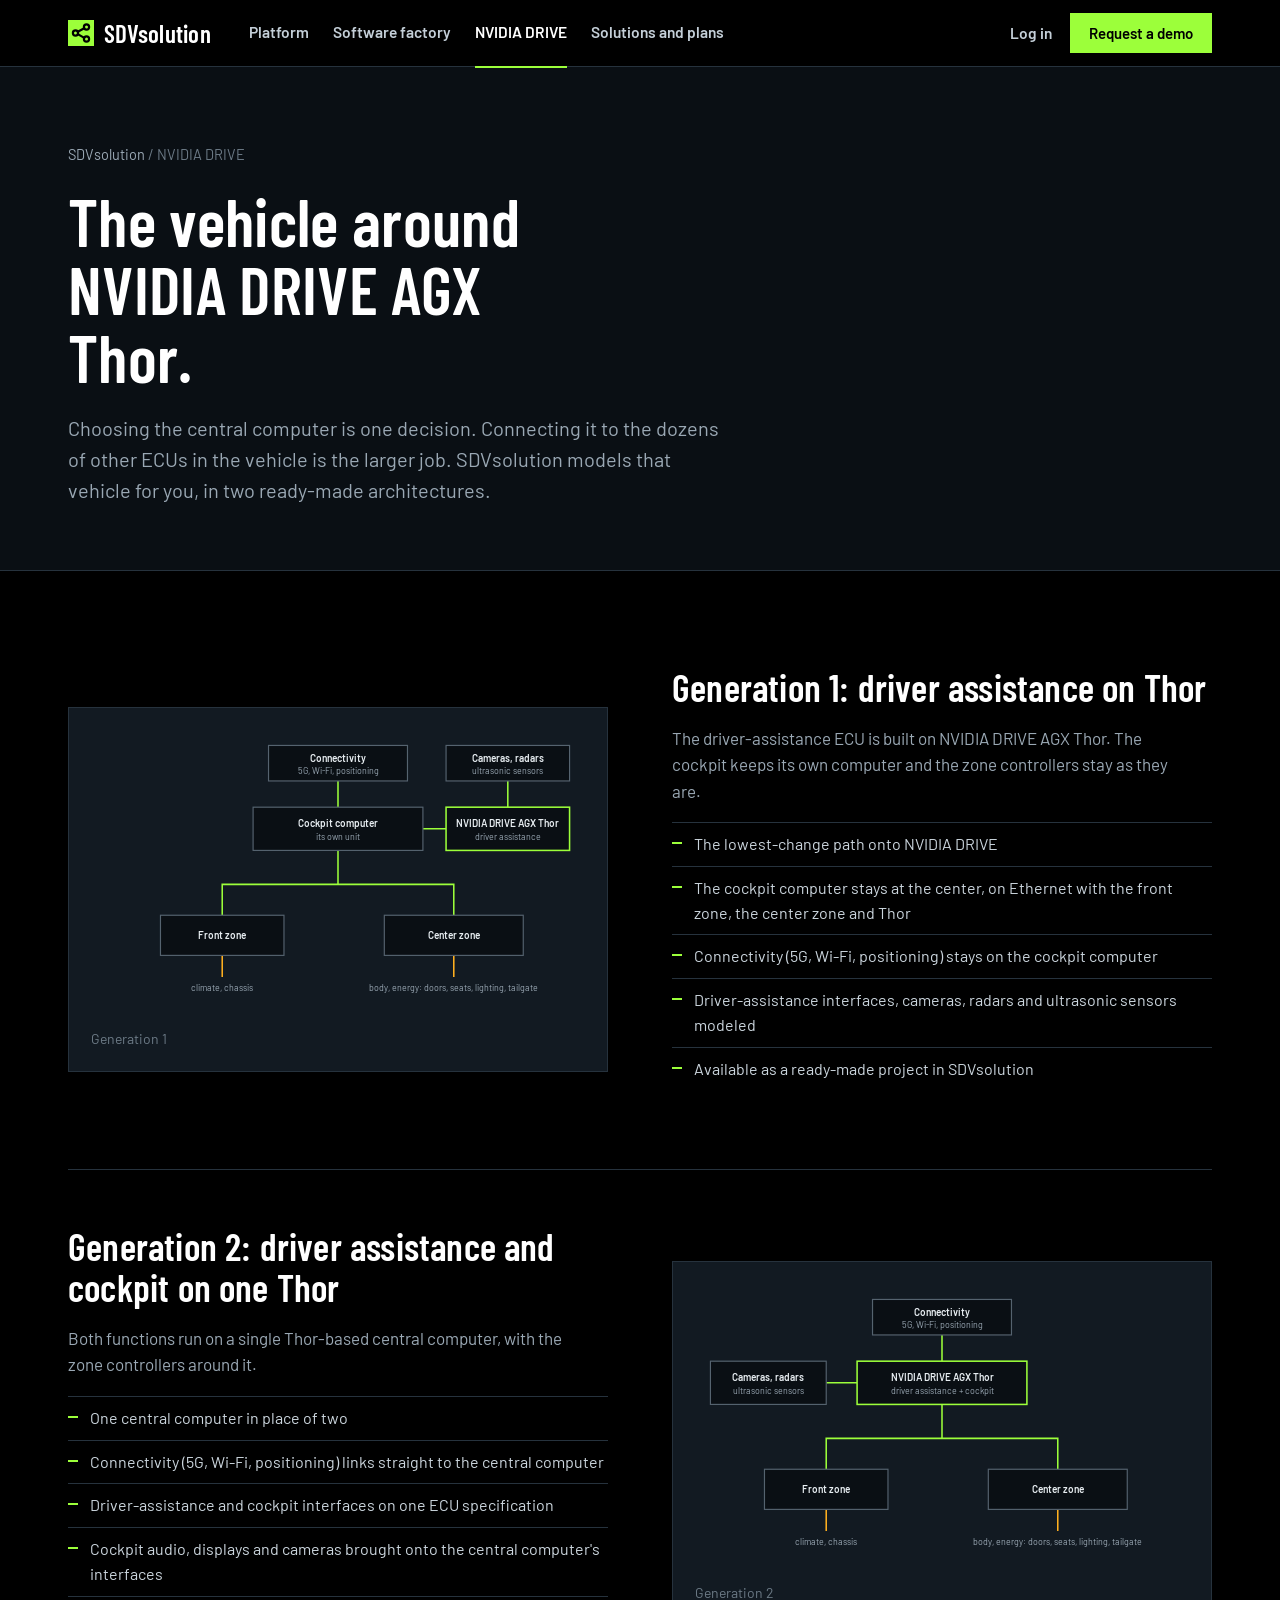
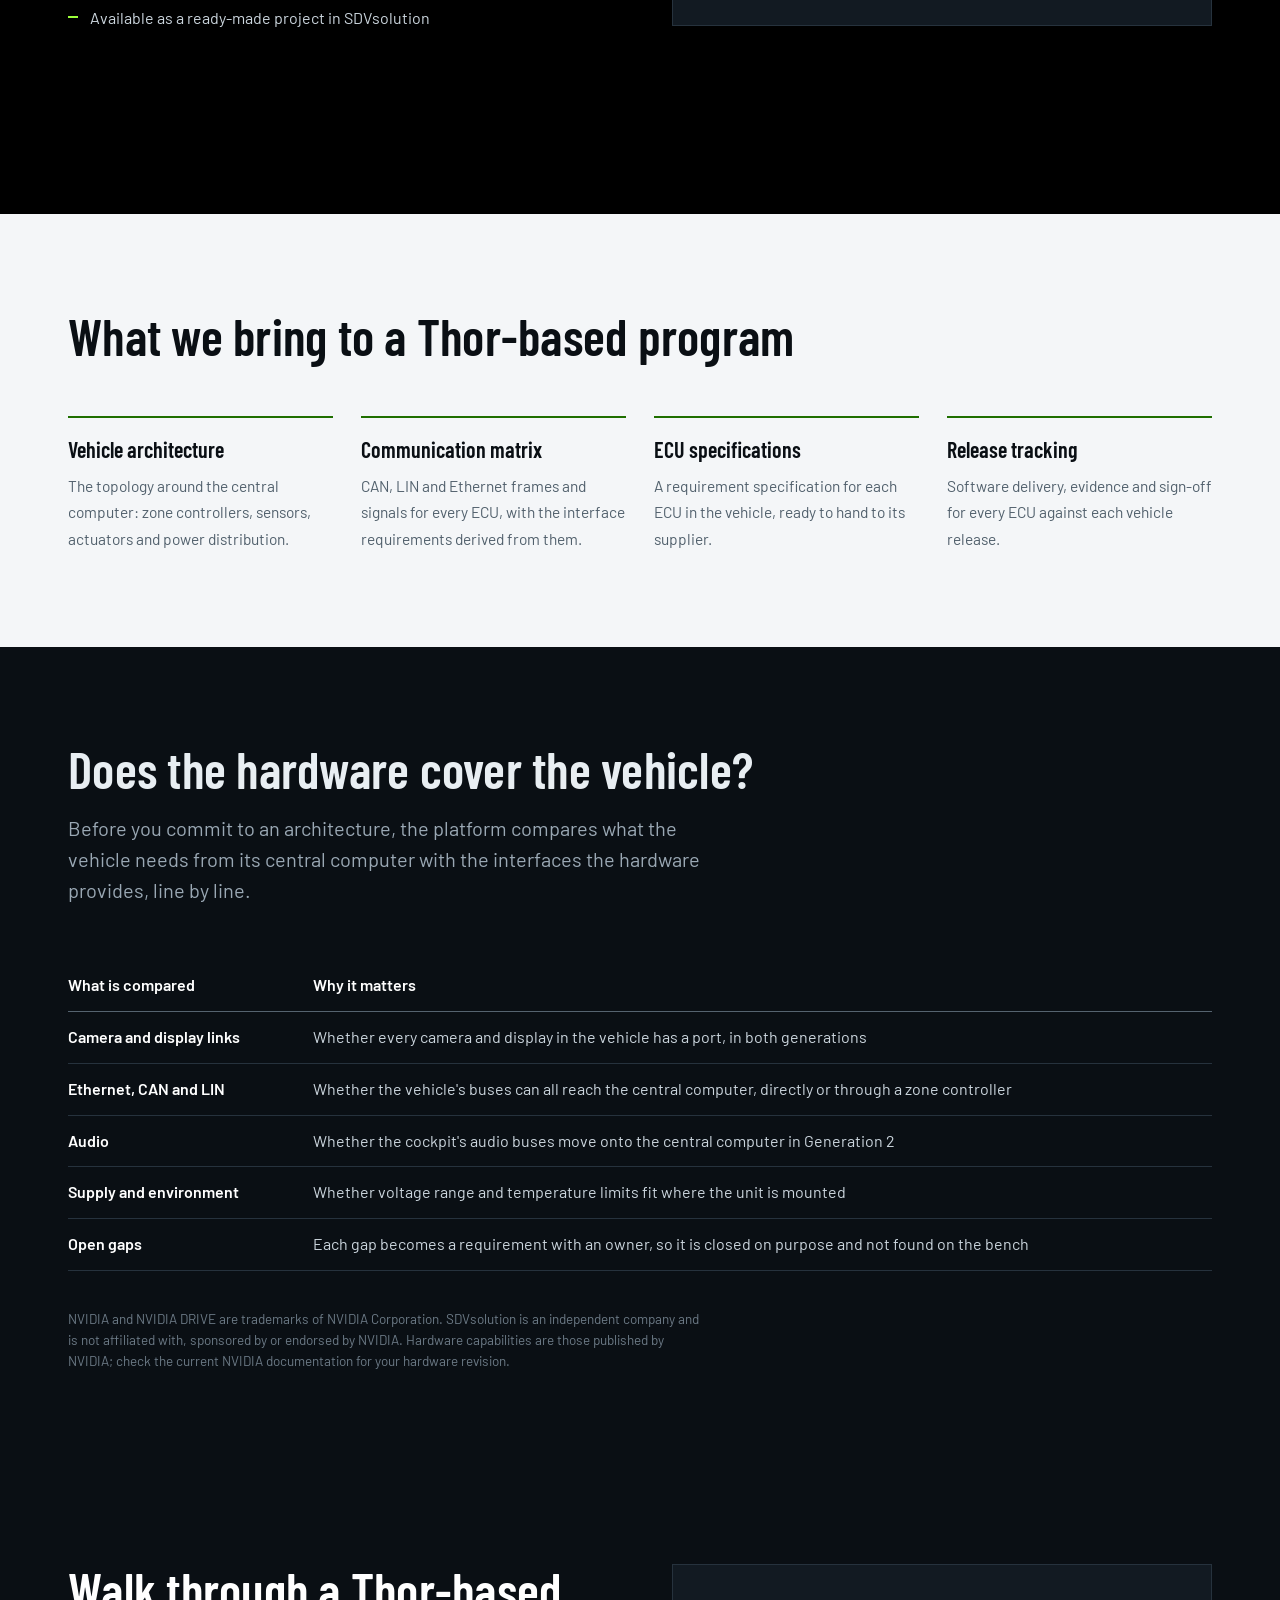
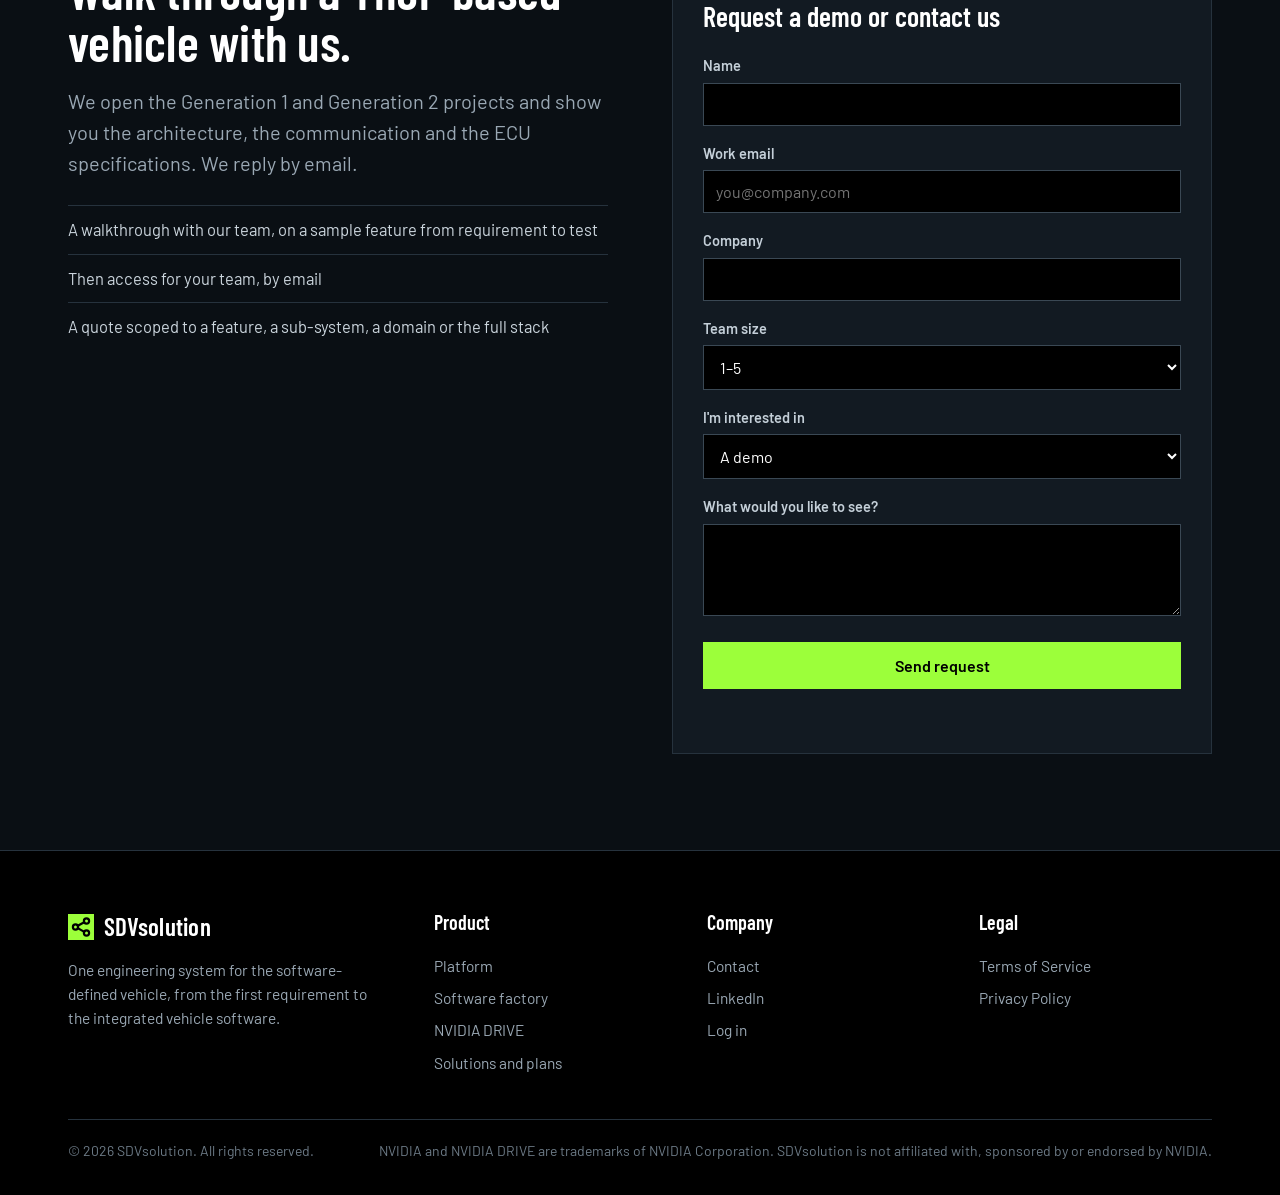
==== commit e436e805: "NVIDIA DRIVE page, Generation 1 drawing: cockpit computer in the center, on Ethernet with the front " ====
--- a/nvidia-drive.html
+++ b/nvidia-drive.html
@@ -18,19 +18,22 @@
 <a id="top"></a>
 <section class="phero"><div class="wrap"><p class="crumb"><a href="index.html" >SDVsolution</a> / NVIDIA DRIVE</p><h1>The vehicle around NVIDIA DRIVE AGX Thor.</h1><p class="lead">Choosing the central computer is one decision. Connecting it to the dozens of other ECUs in the vehicle is the larger job. SDVsolution models that vehicle for you, in two ready-made architectures.</p></div></section>
 <section class="band band-black"><div class="wrap">
-  <div class="row"><figure class="art"><svg viewBox="0 0 640 370" role="img" aria-label="A Thor-based driver-assistance computer beside a separate cockpit computer, which carries the connectivity unit, connected by Ethernet to the front zone and the center zone, with cameras, radars and displays.">
-  <path class="d-wire d-eth" d="M320 156V200M320 200H170V240M320 200H470V240"/><path class="d-wire d-eth" d="M430 128H470"/>
+  <div class="row"><figure class="art"><svg viewBox="0 0 640 370" role="img" aria-label="Generation 1: the cockpit computer in the center, with a connectivity unit above it. The cockpit computer connects by Ethernet to the front zone, the center zone and the Thor-based driver-assistance computer, which has the cameras, radars and ultrasonic sensors.">
+  <path class="d-wire d-eth" d="M320 66V100M320 156V200M320 200H170V240M320 200H470V240M430 128H460M540 66V100"/>
+  <rect class="d-box" x="230" y="20" width="180" height="46"/><text class="d-t" x="320.0" y="41.0" text-anchor="middle">Connectivity</text><text class="d-s" x="320.0" y="57.0" text-anchor="middle">5G, Wi-Fi, positioning</text>
+  <rect class="d-box" x="210" y="100" width="220" height="56"/><text class="d-t" x="320.0" y="126.0" text-anchor="middle">Cockpit computer</text><text class="d-s" x="320.0" y="142.0" text-anchor="middle">its own unit</text>
+  <rect class="d-core" x="460" y="100" width="160" height="56"/><text class="d-t" x="540.0" y="126.0" text-anchor="middle">NVIDIA DRIVE AGX Thor</text><text class="d-s" x="540.0" y="142.0" text-anchor="middle">driver assistance</text>
+  <rect class="d-box" x="460" y="20" width="160" height="46"/><text class="d-t" x="540.0" y="41.0" text-anchor="middle">Cameras, radars</text><text class="d-s" x="540.0" y="57.0" text-anchor="middle">ultrasonic sensors</text>
   <path class="d-wire d-can" d="M170 292V320M470 292V320"/>
-  <rect class="d-box" x="470" y="20" width="150" height="46"/><text class="d-t" x="545.0" y="41.0" text-anchor="middle">Connectivity</text><text class="d-s" x="545.0" y="57.0" text-anchor="middle">5G, Wi-Fi, positioning</text><path class="d-wire d-eth" d="M545 66V100"/><rect class="d-core" x="210" y="100" width="220" height="56"/><text class="d-t" x="320.0" y="126.0" text-anchor="middle">NVIDIA DRIVE AGX Thor</text><text class="d-s" x="320.0" y="142.0" text-anchor="middle">driver assistance</text><rect class="d-box" x="470" y="100" width="150" height="56"/><text class="d-t" x="545.0" y="126.0" text-anchor="middle">Cockpit computer</text><text class="d-s" x="545.0" y="142.0" text-anchor="middle">its own unit</text>
-  <rect class="d-box" x="20" y="100" width="150" height="56"/><text class="d-t" x="95.0" y="126.0" text-anchor="middle">Cameras, radars</text><text class="d-s" x="95.0" y="142.0" text-anchor="middle">ultrasonic sensors</text><path class="d-wire d-eth" d="M170 128H210"/>
   <rect class="d-box" x="90" y="240" width="160" height="52"/><text class="d-t" x="170.0" y="271.0" text-anchor="middle">Front zone</text><rect class="d-box" x="380" y="240" width="180" height="52"/><text class="d-t" x="470.0" y="271.0" text-anchor="middle">Center zone</text>
   <g class="d-s" text-anchor="middle"><text x="170" y="338">climate, chassis</text><text x="470" y="338">body, energy: doors, seats, lighting, tailgate</text></g>
-</svg><figcaption>Generation 1</figcaption></figure><div><h3>Generation 1: driver assistance on Thor</h3><p>The driver-assistance ECU is built on NVIDIA DRIVE AGX Thor. The cockpit keeps its own computer and the zone controllers stay as they are.</p><ul><li>The lowest-change path onto NVIDIA DRIVE</li><li>Connectivity (5G, Wi-Fi, positioning) stays on the cockpit computer</li><li>Driver-assistance interfaces, cameras, radars and ultrasonic sensors modeled</li><li>Available as a ready-made project in SDVsolution</li></ul></div></div>
-  <div class="row flip"><figure class="art"><svg viewBox="0 0 640 370" role="img" aria-label="A connectivity unit above one Thor-based central computer for driver assistance and cockpit, connected by Ethernet to the front zone and the center zone, with cameras, radars and displays.">
-  <path class="d-wire d-eth" d="M320 156V200M320 200H170V240M320 200H470V240"/>
+</svg><figcaption>Generation 1</figcaption></figure><div><h3>Generation 1: driver assistance on Thor</h3><p>The driver-assistance ECU is built on NVIDIA DRIVE AGX Thor. The cockpit keeps its own computer and the zone controllers stay as they are.</p><ul><li>The lowest-change path onto NVIDIA DRIVE</li><li>The cockpit computer stays at the center, on Ethernet with the front zone, the center zone and Thor</li><li>Connectivity (5G, Wi-Fi, positioning) stays on the cockpit computer</li><li>Driver-assistance interfaces, cameras, radars and ultrasonic sensors modeled</li><li>Available as a ready-made project in SDVsolution</li></ul></div></div>
+  <div class="row flip"><figure class="art"><svg viewBox="0 0 640 370" role="img" aria-label="Generation 2: a connectivity unit above one Thor-based central computer for driver assistance and cockpit. The central computer connects by Ethernet to the front zone and the center zone, and to the cameras, radars and ultrasonic sensors.">
+  <path class="d-wire d-eth" d="M320 66V100M320 156V200M320 200H170V240M320 200H470V240M170 128H210"/>
+  <rect class="d-box" x="230" y="20" width="180" height="46"/><text class="d-t" x="320.0" y="41.0" text-anchor="middle">Connectivity</text><text class="d-s" x="320.0" y="57.0" text-anchor="middle">5G, Wi-Fi, positioning</text>
+  <rect class="d-core" x="210" y="100" width="220" height="56"/><text class="d-t" x="320.0" y="126.0" text-anchor="middle">NVIDIA DRIVE AGX Thor</text><text class="d-s" x="320.0" y="142.0" text-anchor="middle">driver assistance + cockpit</text>
+  <rect class="d-box" x="20" y="100" width="150" height="56"/><text class="d-t" x="95.0" y="126.0" text-anchor="middle">Cameras, radars</text><text class="d-s" x="95.0" y="142.0" text-anchor="middle">ultrasonic sensors</text>
   <path class="d-wire d-can" d="M170 292V320M470 292V320"/>
-  <rect class="d-box" x="230" y="20" width="180" height="46"/><text class="d-t" x="320.0" y="41.0" text-anchor="middle">Connectivity</text><text class="d-s" x="320.0" y="57.0" text-anchor="middle">5G, Wi-Fi, positioning</text><path class="d-wire d-eth" d="M320 66V100"/><rect class="d-core" x="210" y="100" width="220" height="56"/><text class="d-t" x="320.0" y="126.0" text-anchor="middle">NVIDIA DRIVE AGX Thor</text><text class="d-s" x="320.0" y="142.0" text-anchor="middle">driver assistance + cockpit</text>
-  <rect class="d-box" x="20" y="100" width="150" height="56"/><text class="d-t" x="95.0" y="126.0" text-anchor="middle">Cameras, radars</text><text class="d-s" x="95.0" y="142.0" text-anchor="middle">ultrasonic sensors</text><path class="d-wire d-eth" d="M170 128H210"/>
   <rect class="d-box" x="90" y="240" width="160" height="52"/><text class="d-t" x="170.0" y="271.0" text-anchor="middle">Front zone</text><rect class="d-box" x="380" y="240" width="180" height="52"/><text class="d-t" x="470.0" y="271.0" text-anchor="middle">Center zone</text>
   <g class="d-s" text-anchor="middle"><text x="170" y="338">climate, chassis</text><text x="470" y="338">body, energy: doors, seats, lighting, tailgate</text></g>
 </svg><figcaption>Generation 2</figcaption></figure><div><h3>Generation 2: driver assistance and cockpit on one Thor</h3><p>Both functions run on a single Thor-based central computer, with the zone controllers around it.</p><ul><li>One central computer in place of two</li><li>Connectivity (5G, Wi-Fi, positioning) links straight to the central computer</li><li>Driver-assistance and cockpit interfaces on one ECU specification</li><li>Cockpit audio, displays and cameras brought onto the central computer's interfaces</li><li>Available as a ready-made project in SDVsolution</li></ul></div></div>
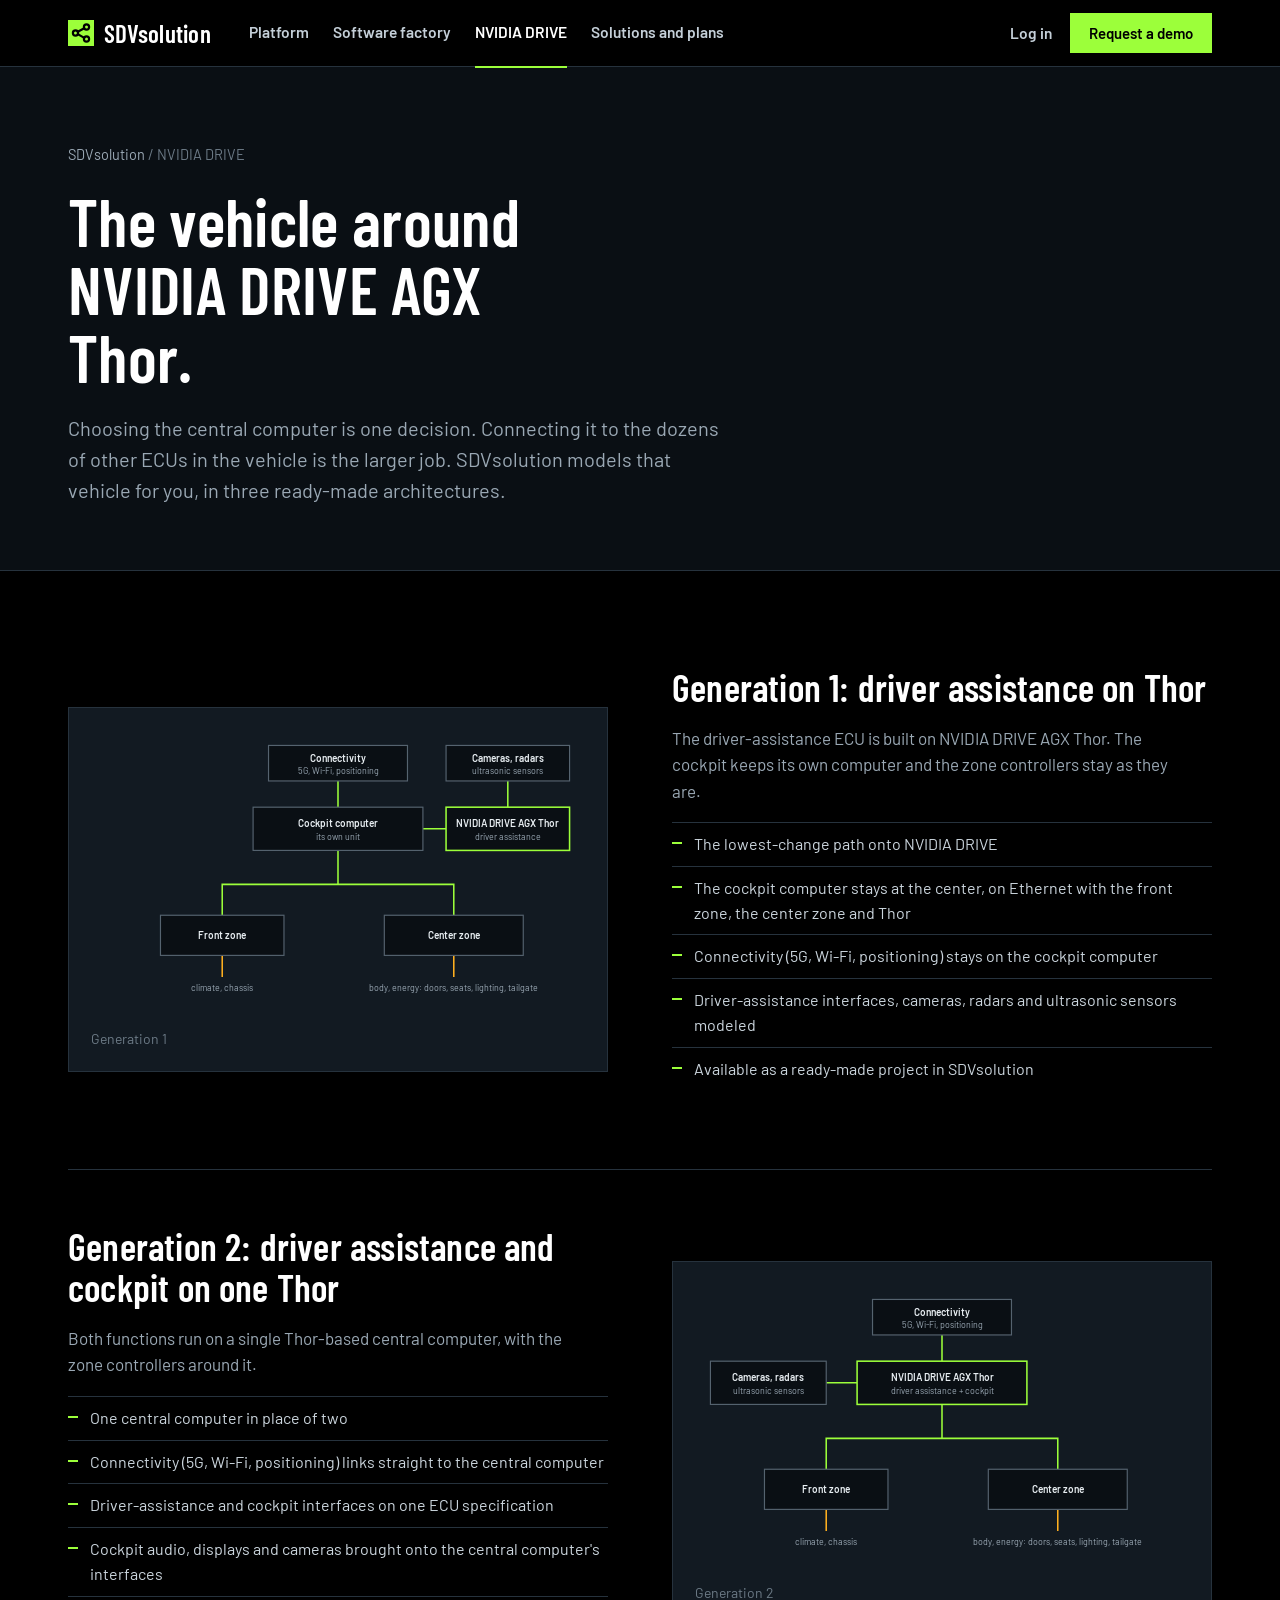
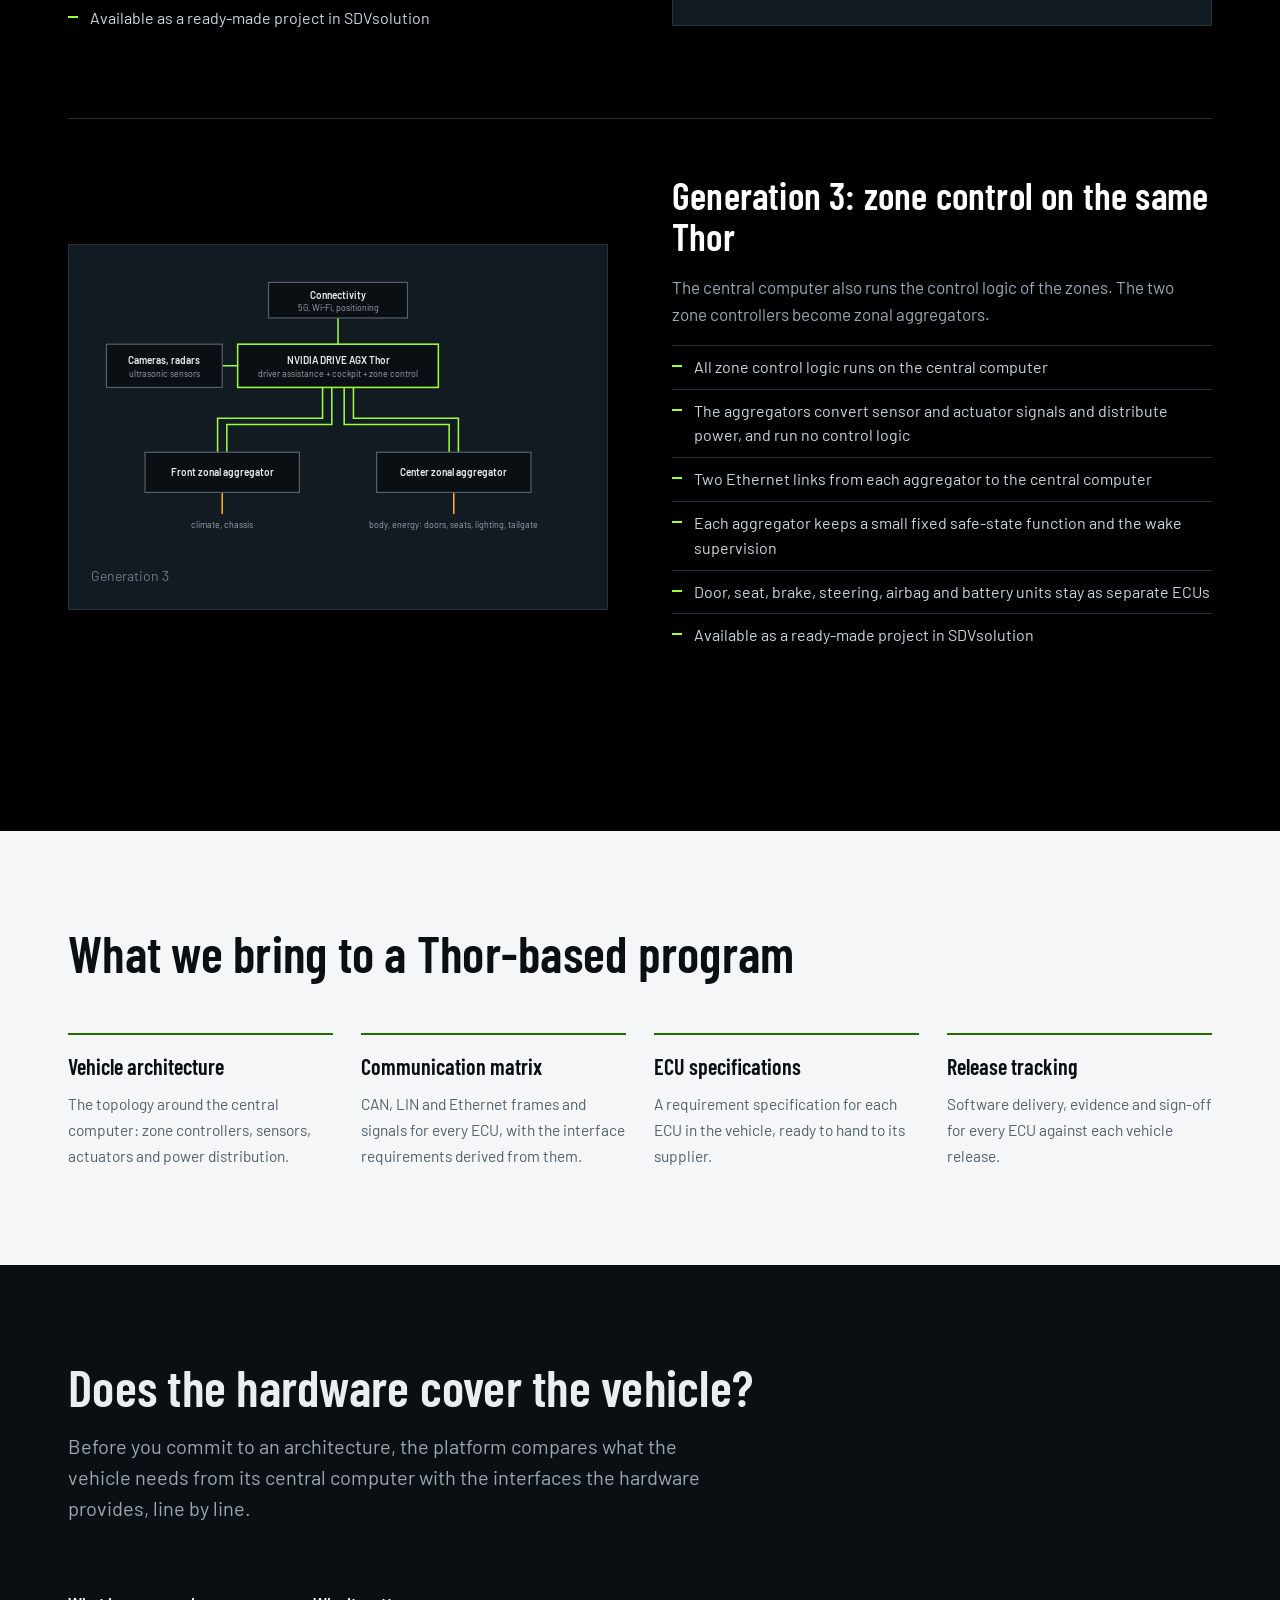
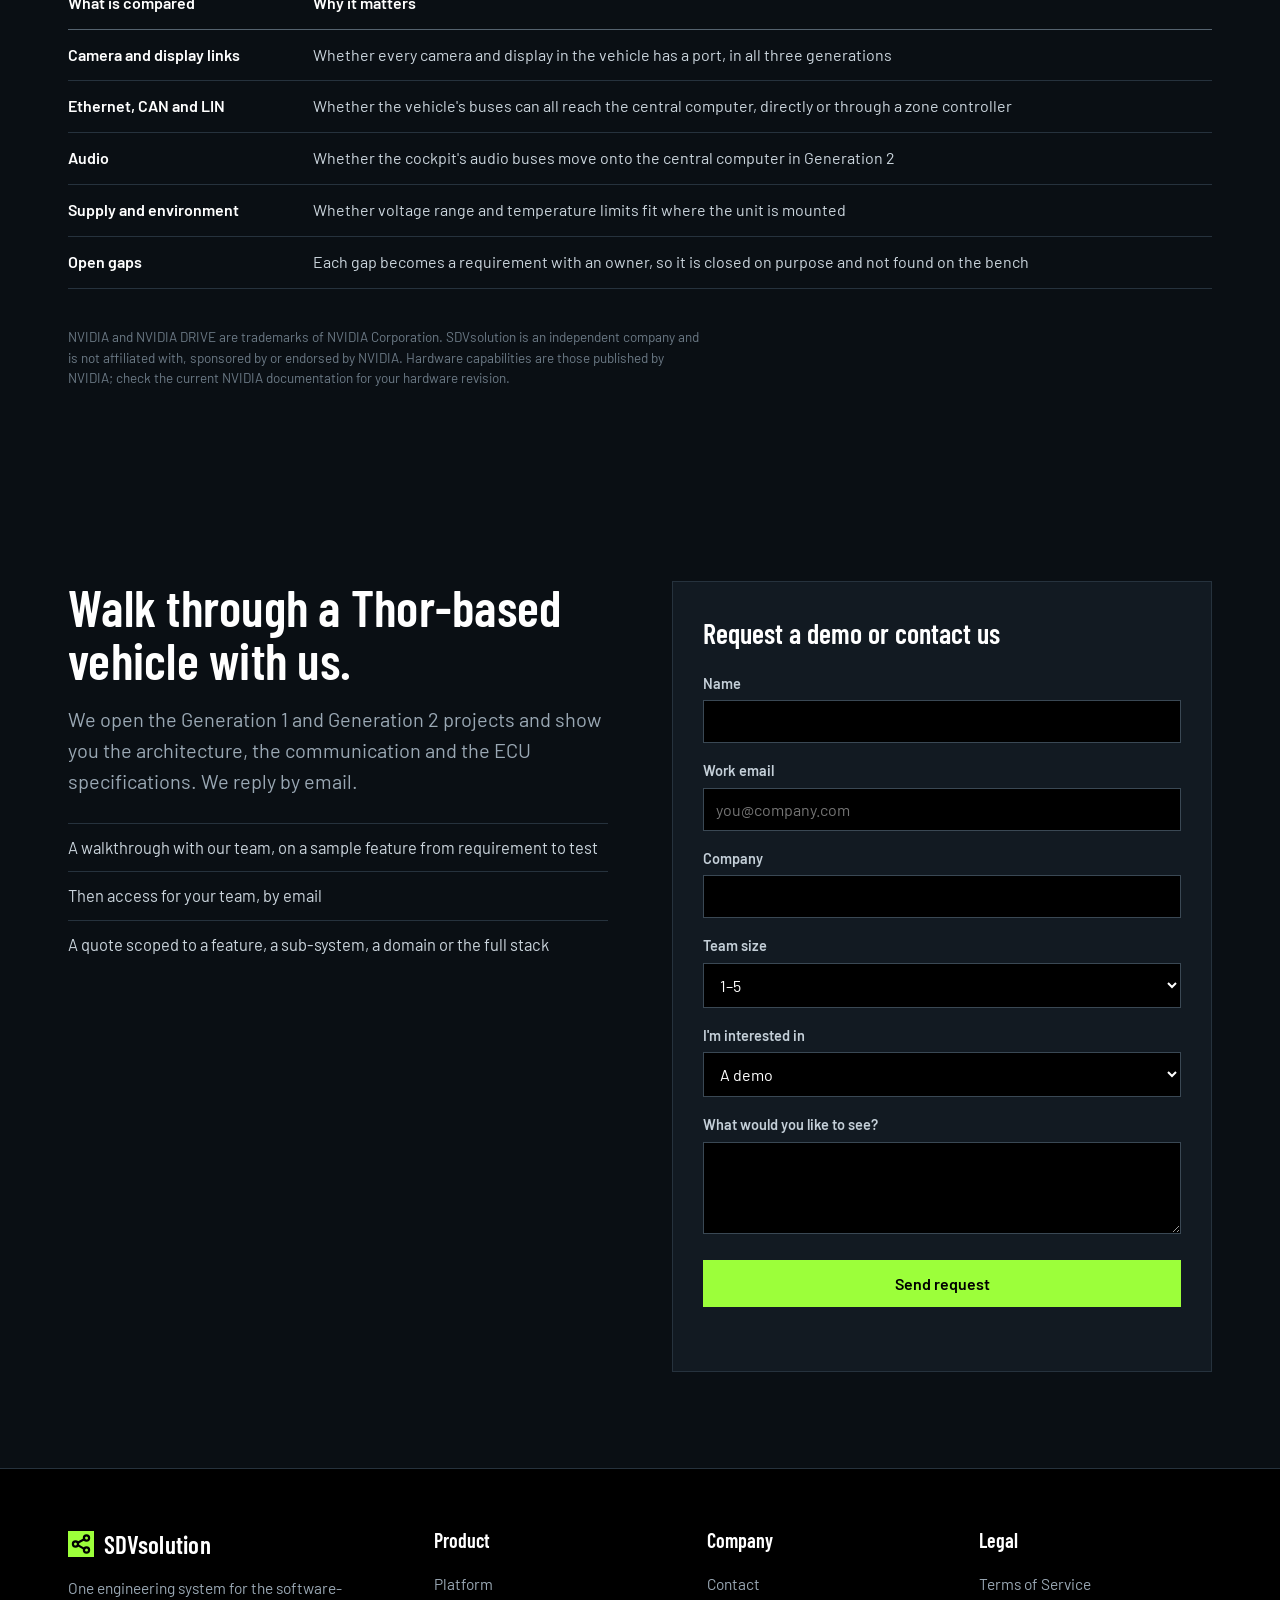
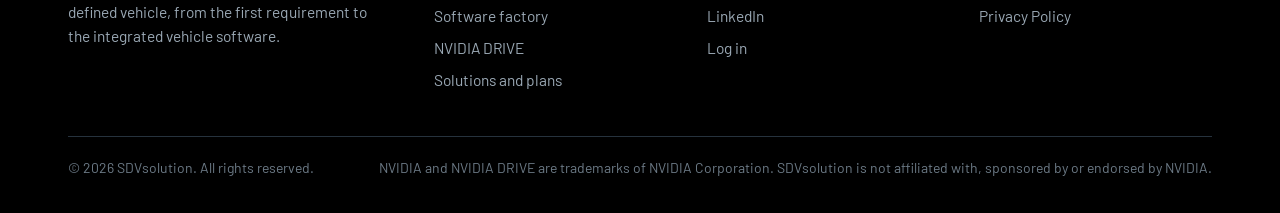
==== commit 9b030f4b: "Add Generation 3: zone control on the same Thor, with zonal aggregators Co-Authored-By: Claude Fable" ====
--- a/nvidia-drive.html
+++ b/nvidia-drive.html
@@ -4,7 +4,7 @@
 <meta charset="utf-8" />
 <meta name="viewport" content="width=device-width, initial-scale=1" />
 <title>Built for NVIDIA DRIVE AGX Thor | SDVsolution</title>
-<meta name="description" content="SDVsolution models the vehicle around NVIDIA DRIVE AGX Thor in two ready-made architectures: driver assistance on Thor, and driver assistance and cockpit on one Thor. Architecture, communication, ECU specifications and release tracking." />
+<meta name="description" content="SDVsolution models the vehicle around NVIDIA DRIVE AGX Thor in three ready-made architectures: driver assistance on Thor, driver assistance and cockpit on one Thor, and zone control on the same Thor with zonal aggregators. Architecture, communication, ECU specifications and release tracking." />
 <link rel="preload" href="assets/fonts/barlow-condensed-latin-600-normal.woff2" as="font" type="font/woff2" crossorigin />
 <link rel="icon" href="assets/favicon.svg" type="image/svg+xml" />
 <link rel="stylesheet" href="assets/site.css" />
@@ -16,7 +16,7 @@
   <div class="nav-cta"><a class="login" href="https://app.sdvsolution.com" >Log in</a><a class="btn btn-lime" href="#demo">Request a demo</a></div>
 </div></header>
 <a id="top"></a>
-<section class="phero"><div class="wrap"><p class="crumb"><a href="index.html" >SDVsolution</a> / NVIDIA DRIVE</p><h1>The vehicle around NVIDIA DRIVE AGX Thor.</h1><p class="lead">Choosing the central computer is one decision. Connecting it to the dozens of other ECUs in the vehicle is the larger job. SDVsolution models that vehicle for you, in two ready-made architectures.</p></div></section>
+<section class="phero"><div class="wrap"><p class="crumb"><a href="index.html" >SDVsolution</a> / NVIDIA DRIVE</p><h1>The vehicle around NVIDIA DRIVE AGX Thor.</h1><p class="lead">Choosing the central computer is one decision. Connecting it to the dozens of other ECUs in the vehicle is the larger job. SDVsolution models that vehicle for you, in three ready-made architectures.</p></div></section>
 <section class="band band-black"><div class="wrap">
   <div class="row"><figure class="art"><svg viewBox="0 0 640 370" role="img" aria-label="Generation 1: the cockpit computer in the center, with a connectivity unit above it. The cockpit computer connects by Ethernet to the front zone, the center zone and the Thor-based driver-assistance computer, which has the cameras, radars and ultrasonic sensors.">
   <path class="d-wire d-eth" d="M320 66V100M320 156V200M320 200H170V240M320 200H470V240M430 128H460M540 66V100"/>
@@ -37,6 +37,15 @@
   <rect class="d-box" x="90" y="240" width="160" height="52"/><text class="d-t" x="170.0" y="271.0" text-anchor="middle">Front zone</text><rect class="d-box" x="380" y="240" width="180" height="52"/><text class="d-t" x="470.0" y="271.0" text-anchor="middle">Center zone</text>
   <g class="d-s" text-anchor="middle"><text x="170" y="338">climate, chassis</text><text x="470" y="338">body, energy: doors, seats, lighting, tailgate</text></g>
 </svg><figcaption>Generation 2</figcaption></figure><div><h3>Generation 2: driver assistance and cockpit on one Thor</h3><p>Both functions run on a single Thor-based central computer, with the zone controllers around it.</p><ul><li>One central computer in place of two</li><li>Connectivity (5G, Wi-Fi, positioning) links straight to the central computer</li><li>Driver-assistance and cockpit interfaces on one ECU specification</li><li>Cockpit audio, displays and cameras brought onto the central computer's interfaces</li><li>Available as a ready-made project in SDVsolution</li></ul></div></div>
+  <div class="row"><figure class="art"><svg viewBox="0 0 640 370" role="img" aria-label="Generation 3: a connectivity unit above one Thor-based central computer for driver assistance, cockpit and zone control. The central computer connects by two Ethernet links each to the front zonal aggregator and the center zonal aggregator, and to the cameras, radars and ultrasonic sensors.">
+  <path class="d-wire d-eth" d="M320 66V100M170 128H210M300 156V196H164V240M312 156V204H176V240M340 156V196H476V240M328 156V204H464V240"/>
+  <path class="d-wire d-can" d="M170 292V320M470 292V320"/>
+  <rect class="d-box" x="230" y="20" width="180" height="46"/><text class="d-t" x="320.0" y="41.0" text-anchor="middle">Connectivity</text><text class="d-s" x="320.0" y="57.0" text-anchor="middle">5G, Wi-Fi, positioning</text>
+  <rect class="d-core" x="190" y="100" width="260" height="56"/><text class="d-t" x="320.0" y="126.0" text-anchor="middle">NVIDIA DRIVE AGX Thor</text><text class="d-s" x="320.0" y="142.0" text-anchor="middle">driver assistance + cockpit + zone control</text>
+  <rect class="d-box" x="20" y="100" width="150" height="56"/><text class="d-t" x="95.0" y="126.0" text-anchor="middle">Cameras, radars</text><text class="d-s" x="95.0" y="142.0" text-anchor="middle">ultrasonic sensors</text>
+  <rect class="d-box" x="70" y="240" width="200" height="52"/><text class="d-t" x="170.0" y="271.0" text-anchor="middle">Front zonal aggregator</text><rect class="d-box" x="370" y="240" width="200" height="52"/><text class="d-t" x="470.0" y="271.0" text-anchor="middle">Center zonal aggregator</text>
+  <g class="d-s" text-anchor="middle"><text x="170" y="338">climate, chassis</text><text x="470" y="338">body, energy: doors, seats, lighting, tailgate</text></g>
+</svg><figcaption>Generation 3</figcaption></figure><div><h3>Generation 3: zone control on the same Thor</h3><p>The central computer also runs the control logic of the zones. The two zone controllers become zonal aggregators.</p><ul><li>All zone control logic runs on the central computer</li><li>The aggregators convert sensor and actuator signals and distribute power, and run no control logic</li><li>Two Ethernet links from each aggregator to the central computer</li><li>Each aggregator keeps a small fixed safe-state function and the wake supervision</li><li>Door, seat, brake, steering, airbag and battery units stay as separate ECUs</li><li>Available as a ready-made project in SDVsolution</li></ul></div></div>
 </div></section>
 
 <section class="band on-paper"><div class="wrap">
@@ -53,7 +62,7 @@
   <div class="head"><h2>Does the hardware cover the vehicle?</h2><p class="lead">Before you commit to an architecture, the platform compares what the vehicle needs from its central computer with the interfaces the hardware provides, line by line.</p></div>
   <div class="scroll"><table class="tbl">
     <tr><th>What is compared</th><th>Why it matters</th></tr>
-    <tr><td>Camera and display links</td><td>Whether every camera and display in the vehicle has a port, in both generations</td></tr>
+    <tr><td>Camera and display links</td><td>Whether every camera and display in the vehicle has a port, in all three generations</td></tr>
     <tr><td>Ethernet, CAN and LIN</td><td>Whether the vehicle's buses can all reach the central computer, directly or through a zone controller</td></tr>
     <tr><td>Audio</td><td>Whether the cockpit's audio buses move onto the central computer in Generation 2</td></tr>
     <tr><td>Supply and environment</td><td>Whether voltage range and temperature limits fit where the unit is mounted</td></tr>
--- a/assets/site.css
+++ b/assets/site.css
@@ -111,7 +111,7 @@
 .block p{font-size:16px;color:var(--paper-muted)}
 
 /* NVIDIA band */
-.gens{display:grid;grid-template-columns:repeat(2,1fr);gap:1px;background:var(--line);border:1px solid var(--line)}
+.gens{display:grid;grid-template-columns:repeat(3,1fr);gap:1px;background:var(--line);border:1px solid var(--line)}
 .gen{background:var(--panel);padding:34px}
 .gen .tag{font-family:var(--display);font-size:20px;color:var(--lime);margin-bottom:8px}
 .gen h3{color:#fff;margin-bottom:12px;font-size:30px}
